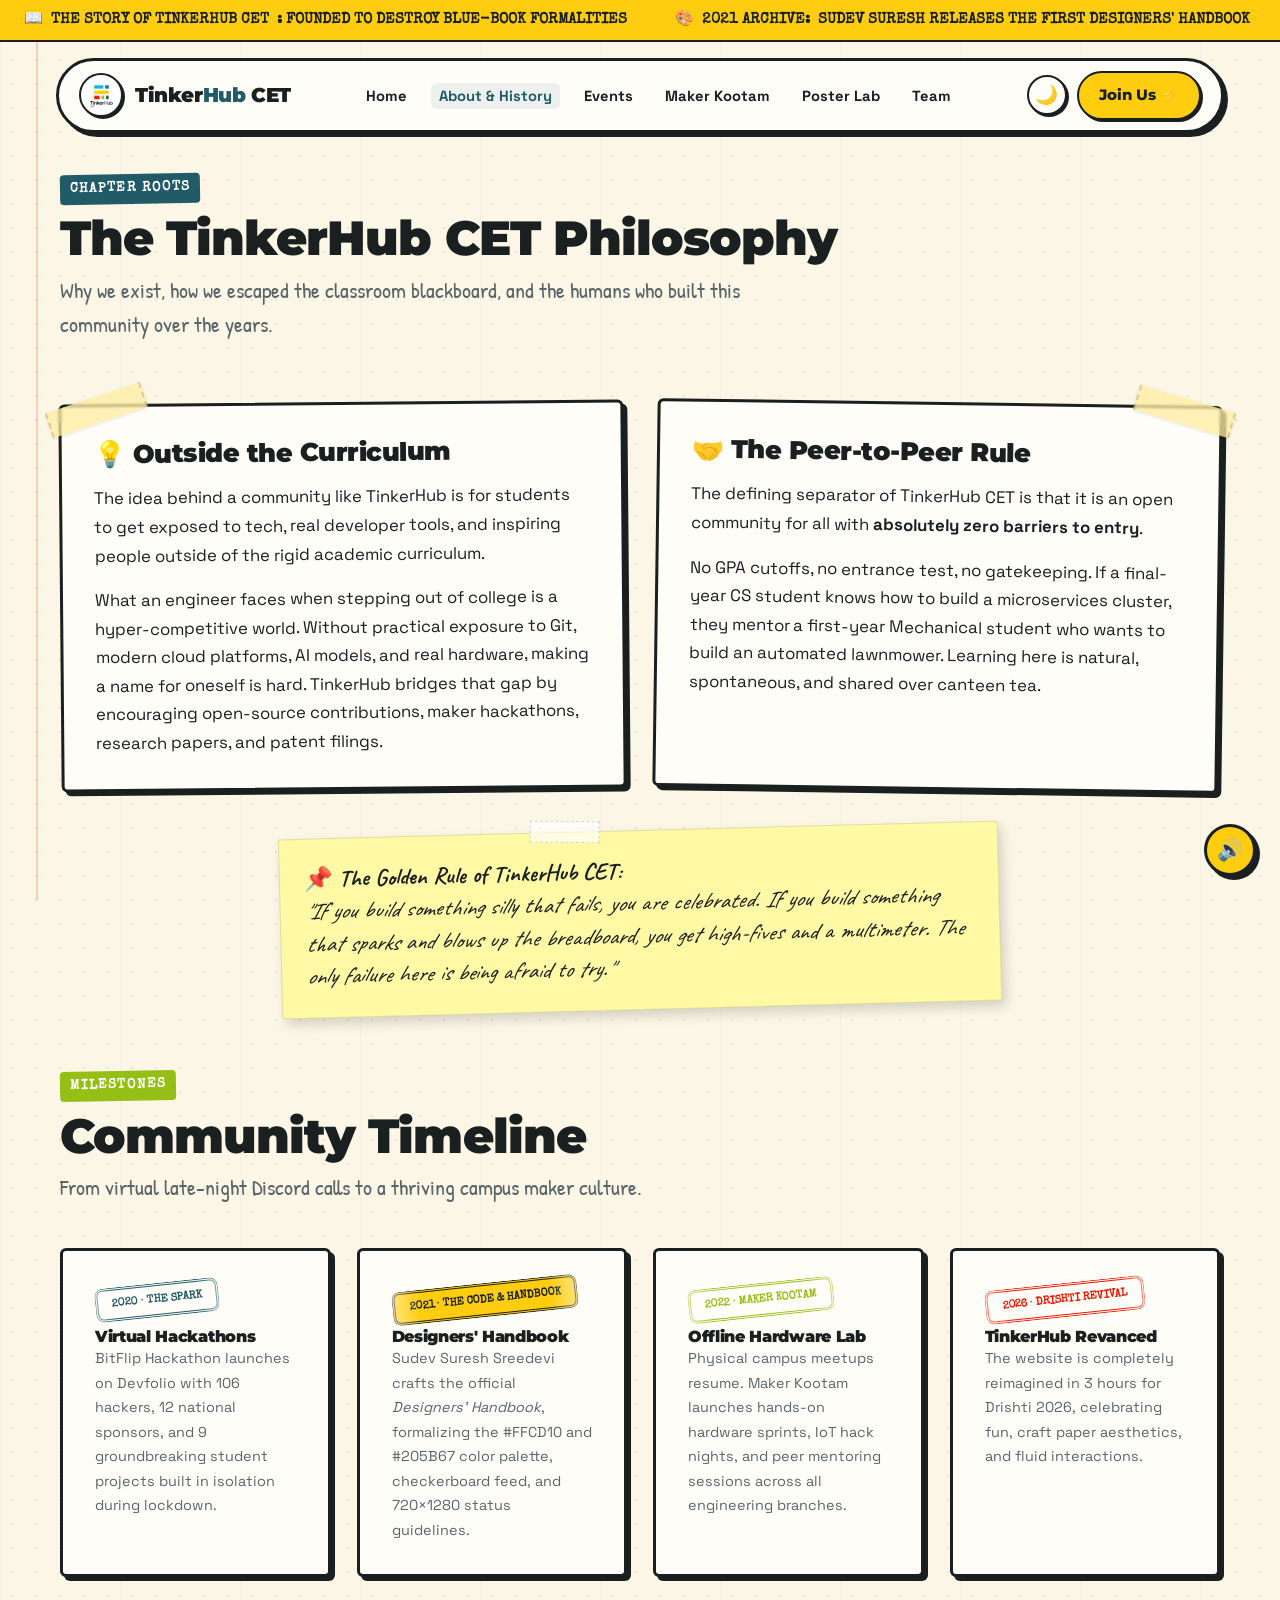
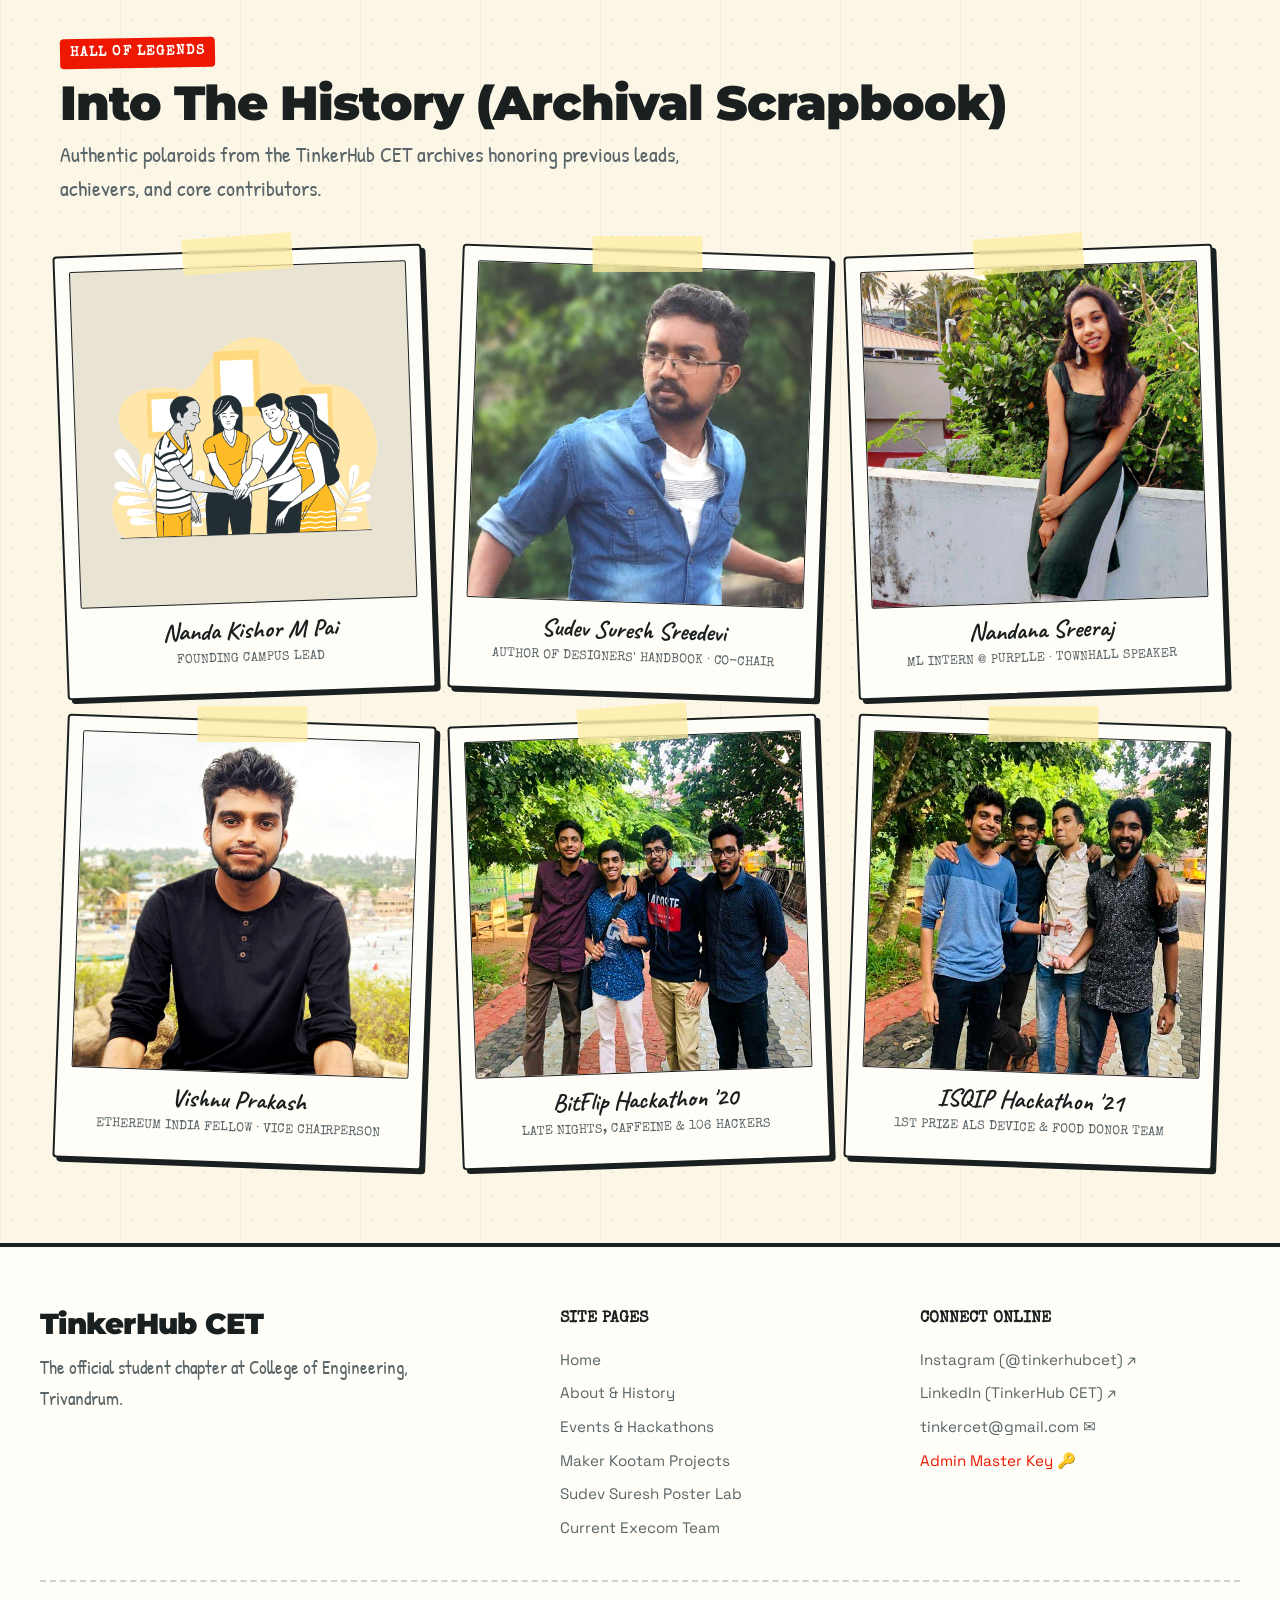
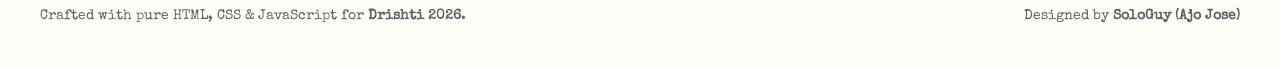
==== about.html @ b789c17b "Refactor into multi-page architecture, fix certificate print/PNG download, add scroll progress & rev" ====
<!DOCTYPE html>
<html lang="en">
<head>
  <meta charset="UTF-8">
  <meta name="viewport" content="width=device-width, initial-scale=1.0">
  <meta name="theme-color" content="#FBF6E6">
  <title>About & History · TinkerHub CET</title>
  
  <link rel="preconnect" href="https://fonts.googleapis.com">
  <link rel="preconnect" href="https://fonts.gstatic.com" crossorigin>
  <link href="https://fonts.googleapis.com/css2?family=Caveat:wght@600;700&family=Montserrat:wght@400;700;800;900&family=Patrick+Hand&family=Space+Grotesk:wght@500;700&family=Special+Elite&display=swap" rel="stylesheet">
  
  <link rel="icon" href="assets/images/tinkLogo.png" type="image/png">
  <link rel="stylesheet" href="styles.css">
</head>
<body>

  <div id="scroll-progress-bar" aria-hidden="true"></div>
  <div class="notebook-margin-line" aria-hidden="true"></div>

  <!-- Announcement Ticker -->
  <div class="announcement-ticker">
    <div class="ticker-track">
      <div class="ticker-item">📖 <strong>THE STORY OF TINKERHUB CET</strong>: FOUNDED TO DESTROY BLUE-BOOK FORMALITIES</div>
      <div class="ticker-item">🎨 <strong>2021 ARCHIVE:</strong> SUDEV SURESH RELEASES THE FIRST DESIGNERS' HANDBOOK</div>
      <div class="ticker-item">💡 <strong>PEER LEARNING:</strong> NO GATEKEEPING, ALL BRANCHES WELCOME</div>
      <!-- Duplicate -->
      <div class="ticker-item">📖 <strong>THE STORY OF TINKERHUB CET</strong>: FOUNDED TO DESTROY BLUE-BOOK FORMALITIES</div>
      <div class="ticker-item">🎨 <strong>2021 ARCHIVE:</strong> SUDEV SURESH RELEASES THE FIRST DESIGNERS' HANDBOOK</div>
      <div class="ticker-item">💡 <strong>PEER LEARNING:</strong> NO GATEKEEPING, ALL BRANCHES WELCOME</div>
    </div>
  </div>

  <!-- Navbar -->
  <div class="navbar-wrapper">
    <nav class="site-navbar">
      <a href="index.html" class="nav-brand">
        <div class="nav-logo-box">
          <img src="assets/images/tinkLogo.png" alt="TinkerHub CET Logo">
        </div>
        <div class="brand-text">Tinker<span>Hub</span> CET</div>
      </a>
      <button id="mobile-nav-toggle-btn" class="mobile-nav-toggle">☰</button>
      <ul class="nav-links">
        <li><a href="index.html" class="nav-link">Home</a></li>
        <li><a href="about.html" class="nav-link active">About & History</a></li>
        <li><a href="events.html" class="nav-link">Events</a></li>
        <li><a href="projects.html" class="nav-link">Maker Kootam</a></li>
        <li><a href="poster-lab.html" class="nav-link">Poster Lab</a></li>
        <li><a href="team.html" class="nav-link">Team</a></li>
      </ul>
      <div class="nav-actions">
        <button id="theme-toggle-btn" class="btn-icon-round">🌙</button>
        <a href="https://tinyurl.com/tinkerhubcet" target="_blank" rel="noopener noreferrer" class="btn-fun btn-yellow">
          Join Us ⚡
        </a>
      </div>
    </nav>
  </div>

  <!-- Page Header -->
  <header class="content-section" style="margin-top: 40px; margin-bottom: 20px;">
    <span class="section-tag">Chapter Roots</span>
    <h1 class="section-title">The TinkerHub CET Philosophy</h1>
    <p class="section-subtitle">
      Why we exist, how we escaped the classroom blackboard, and the humans who built this community over the years.
    </p>
  </header>

  <!-- About Grid -->
  <section class="content-section reveal-on-scroll">
    <div class="about-grid">
      <div class="craft-card" style="transform: rotate(-0.5deg);">
        <div class="washi-tape washi-tape-left"></div>
        <h3>💡 Outside the Curriculum</h3>
        <p>
          The idea behind a community like TinkerHub is for students to get exposed to tech, real developer tools, and inspiring people outside of the rigid academic curriculum.
        </p>
        <p>
          What an engineer faces when stepping out of college is a hyper-competitive world. Without practical exposure to Git, modern cloud platforms, AI models, and real hardware, making a name for oneself is hard. TinkerHub bridges that gap by encouraging open-source contributions, maker hackathons, research papers, and patent filings.
        </p>
      </div>

      <div class="craft-card" style="transform: rotate(0.8deg);">
        <div class="washi-tape washi-tape-right"></div>
        <h3>🤝 The Peer-to-Peer Rule</h3>
        <p>
          The defining separator of TinkerHub CET is that it is an open community for all with <strong>absolutely zero barriers to entry</strong>.
        </p>
        <p>
          No GPA cutoffs, no entrance test, no gatekeeping. If a final-year CS student knows how to build a microservices cluster, they mentor a first-year Mechanical student who wants to build an automated lawnmower. Learning here is natural, spontaneous, and shared over canteen tea.
        </p>
      </div>
    </div>

    <div style="max-width: 720px; margin: 40px auto 0;">
      <div class="sticky-note">
        📌 <strong>The Golden Rule of TinkerHub CET:</strong><br>
        <em>"If you build something silly that fails, you are celebrated. If you build something that sparks and blows up the breadboard, you get high-fives and a multimeter. The only failure here is being afraid to try."</em>
      </div>
    </div>
  </section>

  <!-- Interactive Timeline -->
  <section class="content-section reveal-on-scroll">
    <div class="section-header">
      <span class="section-tag" style="background: var(--tinker-green);">Milestones</span>
      <h2 class="section-title">Community Timeline</h2>
      <p class="section-subtitle">From virtual late-night Discord calls to a thriving campus maker culture.</p>
    </div>

    <div class="history-scrapbook" style="grid-template-columns: repeat(auto-fit, minmax(250px, 1fr));">
      <div class="craft-card">
        <span class="stamp stamp-teal" style="font-size:0.7rem; margin-bottom:10px;">2020 · THE SPARK</span>
        <h4>Virtual Hackathons</h4>
        <p style="font-size:0.9rem; color:var(--ink-muted);">
          BitFlip Hackathon launches on Devfolio with 106 hackers, 12 national sponsors, and 9 groundbreaking student projects built in isolation during lockdown.
        </p>
      </div>

      <div class="craft-card">
        <span class="stamp stamp-yellow" style="font-size:0.7rem; margin-bottom:10px; color:var(--tinker-black); border-color:var(--tinker-black); background:var(--tinker-yellow);">2021 · THE CODE & HANDBOOK</span>
        <h4>Designers' Handbook</h4>
        <p style="font-size:0.9rem; color:var(--ink-muted);">
          Sudev Suresh Sreedevi crafts the official <em>Designers' Handbook</em>, formalizing the #FFCD10 and #205B67 color palette, checkerboard feed, and 720×1280 status guidelines.
        </p>
      </div>

      <div class="craft-card">
        <span class="stamp stamp-green" style="font-size:0.7rem; margin-bottom:10px;">2022 · MAKER KOOTAM</span>
        <h4>Offline Hardware Lab</h4>
        <p style="font-size:0.9rem; color:var(--ink-muted);">
          Physical campus meetups resume. Maker Kootam launches hands-on hardware sprints, IoT hack nights, and peer mentoring sessions across all engineering branches.
        </p>
      </div>

      <div class="craft-card">
        <span class="stamp stamp-red" style="font-size:0.7rem; margin-bottom:10px;">2026 · DRISHTI REVIVAL</span>
        <h4>TinkerHub Revanced</h4>
        <p style="font-size:0.9rem; color:var(--ink-muted);">
          The website is completely reimagined in 3 hours for Drishti 2026, celebrating fun, craft paper aesthetics, and fluid interactions.
        </p>
      </div>
    </div>
  </section>

  <!-- ARCHIVAL POLAROID SCRAPBOOK ("Into the History") -->
  <section class="content-section reveal-on-scroll">
    <div class="section-header">
      <span class="section-tag" style="background: var(--tinker-red); color: white;">Hall of Legends</span>
      <h2 class="section-title">Into The History (Archival Scrapbook)</h2>
      <p class="section-subtitle">
        Authentic polaroids from the TinkerHub CET archives honoring previous leads, achievers, and core contributors.
      </p>
    </div>

    <div class="history-scrapbook">
      <!-- Nanda Kishor M Pai -->
      <div class="polaroid-card">
        <div class="washi-tape washi-tape-top"></div>
        <div class="polaroid-img-wrapper">
          <img src="assets/images/team.png" alt="TinkerHub CET Community">
        </div>
        <div class="polaroid-caption">Nanda Kishor M Pai</div>
        <div class="polaroid-role">Founding Campus Lead</div>
      </div>

      <!-- Sudev Suresh Sreedevi -->
      <div class="polaroid-card">
        <div class="washi-tape washi-tape-top"></div>
        <div class="polaroid-img-wrapper">
          <img src="assets/images/sudev.jpg" alt="Sudev Suresh Sreedevi">
        </div>
        <div class="polaroid-caption">Sudev Suresh Sreedevi</div>
        <div class="polaroid-role">Author of Designers' Handbook · Co-Chair</div>
      </div>

      <!-- Nandana Sreeraj -->
      <div class="polaroid-card">
        <div class="washi-tape washi-tape-top"></div>
        <div class="polaroid-img-wrapper">
          <img src="assets/images/nandanasree.jpg" alt="Nandana Sreeraj">
        </div>
        <div class="polaroid-caption">Nandana Sreeraj</div>
        <div class="polaroid-role">ML Intern @ Purplle · Townhall Speaker</div>
      </div>

      <!-- Vishnu Prakash -->
      <div class="polaroid-card">
        <div class="washi-tape washi-tape-top"></div>
        <div class="polaroid-img-wrapper">
          <img src="assets/images/vishnu.jpg" alt="Vishnu Prakash">
        </div>
        <div class="polaroid-caption">Vishnu Prakash</div>
        <div class="polaroid-role">Ethereum India Fellow · Vice Chairperson</div>
      </div>

      <!-- BitFlip Hackathon Crew -->
      <div class="polaroid-card">
        <div class="washi-tape washi-tape-top"></div>
        <div class="polaroid-img-wrapper">
          <img src="assets/images/hackthon_1.jpg" alt="Hackathon Moments">
        </div>
        <div class="polaroid-caption">BitFlip Hackathon '20</div>
        <div class="polaroid-role">Late nights, caffeine & 106 hackers</div>
      </div>

      <!-- ISQIP Hackathon -->
      <div class="polaroid-card">
        <div class="washi-tape washi-tape-top"></div>
        <div class="polaroid-img-wrapper">
          <img src="assets/images/hackthon_2.jpg" alt="Offline Tinkering">
        </div>
        <div class="polaroid-caption">ISQIP Hackathon '21</div>
        <div class="polaroid-role">1st Prize ALS device & Food donor team</div>
      </div>
    </div>
  </section>

  <!-- PRANK MODALS INCLUDE -->
  <div id="prank-ktu-modal" class="prank-modal-overlay">
    <div class="ktu-panic-box">
      <div class="ktu-warning-stripes"></div>
      <h3 style="font-family: var(--font-display); font-size: 1.6rem; color: var(--tinker-red); margin-bottom: 12px;">⚠️ KTU PORTAL ACADEMIC SHORTAGE ALERT</h3>
      <p style="font-family: var(--font-typewriter); font-size: 0.95rem; line-height: 1.6; margin-bottom: 20px;">
        Your attendance in <em>"Solid Thermodynamics"</em> has plunged to <strong>41.2%</strong>.
      </p>
      <div style="display: flex; gap: 12px; justify-content: center; flex-wrap: wrap;">
        <button id="btn-bribe-dean" class="btn-fun btn-red">Bribe Dean with Canteen Samosa 🥟</button>
        <button id="btn-run-mech" class="btn-fun btn-white">Flee to Mechanical Lab 🏃💨</button>
      </div>
    </div>
  </div>

  <div id="prank-matrix-modal" class="prank-modal-overlay">
    <div class="matrix-terminal-box">
      <div class="terminal-header">
        <span>root@tinkerhub-cet:~# /opt/scripts/bypass_ktu_grades.sh</span>
        <button id="btn-matrix-close" style="background:none; border:none; color:#00FF66; font-family:monospace; font-size:1.2rem; cursor:pointer;">[X]</button>
      </div>
      <div id="matrix-terminal-stream" class="terminal-stream"></div>
      <div style="text-align: right; margin-top: 12px;">
        <button class="btn-fun btn-green" onclick="document.getElementById('btn-matrix-close').click();" style="font-size:0.8rem; padding: 4px 12px;">I Understand, I Will Study Now 🫡</button>
      </div>
    </div>
  </div>

  <div id="rickroll-overlay" class="prank-modal-overlay">
    <div class="retro-tv">
      <button id="tv-close-btn" class="tv-close-btn">✕</button>
      <div class="tv-screen"><img src="assets/images/rick.gif" alt="Rick Astley"></div>
      <div class="rick-marquee">YOU'VE BEEN TINKER-ROLLED! 🕺</div>
      <div class="rick-subtext">Rick Astley honors your curiosity! Now get back to coding!</div>
      <button class="btn-fun btn-yellow" onclick="document.getElementById('tv-close-btn').click();">Back to TinkerHub 😎</button>
    </div>
  </div>

  <button id="sound-toggle-btn" class="sound-toggle-btn" title="Toggle Sound FX">🔊</button>
  <canvas id="confetti-canvas"></canvas>

  <!-- Footer -->
  <footer class="site-footer">
    <div class="footer-container">
      <div class="footer-top-grid">
        <div class="footer-brand">
          <h4>TinkerHub CET</h4>
          <p>The official student chapter at College of Engineering, Trivandrum.</p>
        </div>
        <div class="footer-col">
          <h5>Site Pages</h5>
          <ul class="footer-links-list">
            <li><a href="index.html">Home</a></li>
            <li><a href="about.html">About & History</a></li>
            <li><a href="events.html">Events & Hackathons</a></li>
            <li><a href="projects.html">Maker Kootam Projects</a></li>
            <li><a href="poster-lab.html">Sudev Suresh Poster Lab</a></li>
            <li><a href="team.html">Current Execom Team</a></li>
          </ul>
        </div>
        <div class="footer-col">
          <h5>Connect Online</h5>
          <ul class="footer-links-list">
            <li><a href="https://instagram.com/tinkerhubcet" target="_blank" rel="noopener noreferrer">Instagram (@tinkerhubcet) ↗</a></li>
            <li><a href="https://www.linkedin.com/company/74303785/" target="_blank" rel="noopener noreferrer">LinkedIn (TinkerHub CET) ↗</a></li>
            <li><a href="mailto:tinkercet@gmail.com">tinkercet@gmail.com ✉️</a></li>
            <li><a href="#" class="trigger-matrix-hack" style="color: var(--tinker-red);">Admin Master Key 🔑</a></li>
          </ul>
        </div>
      </div>
      <div class="footer-bottom-bar">
        <div>Crafted with pure HTML, CSS & JavaScript for <strong>Drishti 2026</strong>.</div>
        <div>Designed by <strong>SoloGuy (Ajo Jose)</strong></div>
      </div>
    </div>
  </footer>

  <script src="script.js"></script>
</body>
</html>
---- styles.css ----
/* ==========================================================================
   TinkerHub CET - Revanced Edition (Multi-Page Version)
   Inspired by nothingonpurpose.com + Official TinkerHub CET Designers' Handbook
   ========================================================================== */

:root {
  /* Colors strictly from Designers' Handbook */
  --tinker-black: #1A1F20;
  --tinker-white: #FFFFFF;
  --tinker-teal: #205B67;
  --tinker-yellow: #FFCD10;
  --tinker-green: #95BF15;
  --tinker-cyan: #05BFCE;
  --tinker-blue: #0060FF;
  --tinker-red: #EE1700;

  /* Parchment & Craft Paper tones inspired by nothingonpurpose.com */
  --bg-paper: #FBF6E6;
  --bg-paper-dark: #F3EBD4;
  --bg-card: #FFFDF7;
  --paper-border: #1A1F20;
  --tape-color: rgba(255, 237, 160, 0.75);
  --tape-dark: rgba(220, 205, 140, 0.65);
  --ink: #1A1F20;
  --ink-muted: #596568;
  --shadow-hard: 4px 4px 0px #1A1F20;
  --shadow-hard-lg: 7px 7px 0px #1A1F20;
  --shadow-hard-sm: 2px 2px 0px #1A1F20;

  /* Typography */
  --font-typewriter: 'Special Elite', monospace;
  --font-handwriting: 'Caveat', cursive;
  --font-friendly: 'Patrick Hand', cursive;
  --font-display: 'Montserrat', sans-serif;
  --font-body: 'Space Grotesk', system-ui, sans-serif;

  --transition-fluid: all 0.25s cubic-bezier(0.34, 1.56, 0.64, 1);
  --radius-sketch: 6px;
}

/* Dark Theme Overrides (Respecting Handbook Dark Theme: #1A1F20 base, #FFFFFF text) */
body.dark-mode {
  --bg-paper: #1A1F20;
  --bg-paper-dark: #141819;
  --bg-card: #242A2C;
  --paper-border: #FFCD10;
  --ink: #FFFFFF;
  --ink-muted: #B3C0C4;
  --shadow-hard: 4px 4px 0px #FFCD10;
  --shadow-hard-lg: 7px 7px 0px #05BFCE;
  --shadow-hard-sm: 2px 2px 0px #FFCD10;
  --tape-color: rgba(32, 91, 103, 0.85);
}

/* RESET & BASE */
*, *::before, *::after {
  box-sizing: border-box;
  margin: 0;
  padding: 0;
}

html {
  scroll-behavior: smooth;
  font-size: 16px;
}

body {
  background-color: var(--bg-paper);
  color: var(--ink);
  font-family: var(--font-body);
  line-height: 1.6;
  overflow-x: hidden;
  background-image: 
    radial-gradient(#1a1f2015 1px, transparent 1px),
    linear-gradient(to right, #1a1f2008 1px, transparent 1px);
  background-size: 24px 24px, 120px 120px;
  min-height: 100vh;
  position: relative;
  transition: background-color 0.3s ease, color 0.3s ease;
}

body.dark-mode {
  background-image: 
    radial-gradient(#ffcd1020 1px, transparent 1px),
    linear-gradient(to right, #05bfce12 1px, transparent 1px);
}

/* TOP SCROLL PROGRESS BAR */
#scroll-progress-bar {
  position: fixed;
  top: 0;
  left: 0;
  height: 5px;
  width: 0%;
  background: linear-gradient(90deg, var(--tinker-teal), var(--tinker-yellow), var(--tinker-green), var(--tinker-cyan), var(--tinker-red));
  z-index: 9999;
  transition: width 0.1s linear;
}

/* Subtle Notebook Margin Line on Left */
.notebook-margin-line {
  position: fixed;
  left: 36px;
  top: 0;
  bottom: 0;
  width: 2px;
  background: rgba(238, 23, 0, 0.18);
  pointer-events: none;
  z-index: 99;
}

@media (max-width: 768px) {
  .notebook-margin-line {
    display: none;
  }
}

/* SCROLL REVEAL ANIMATIONS */
.reveal-on-scroll {
  opacity: 0;
  transform: translateY(30px) scale(0.98);
  transition: opacity 0.5s cubic-bezier(0.25, 1, 0.5, 1), transform 0.5s cubic-bezier(0.25, 1, 0.5, 1);
}

.reveal-on-scroll.in-view {
  opacity: 1;
  transform: translateY(0) scale(1);
}

/* TYPOGRAPHY UTILS */
h1, h2, h3, h4, .font-heading {
  font-family: var(--font-display);
  font-weight: 900;
  line-height: 1.15;
  letter-spacing: -0.02em;
}

.font-typewriter { font-family: var(--font-typewriter); }
.font-hand { font-family: var(--font-handwriting); }
.font-friendly { font-family: var(--font-friendly); }

/* Scribbles & Highlights */
.highlight-yellow {
  background: linear-gradient(120deg, rgba(255, 205, 16, 0.3) 0%, rgba(255, 205, 16, 0.8) 100%);
  padding: 0 6px;
  border-radius: 4px;
  display: inline-block;
  transform: rotate(-1deg);
}

.highlight-teal {
  background: rgba(32, 91, 103, 0.2);
  color: var(--tinker-teal);
  padding: 0 6px;
  border-radius: 4px;
  display: inline-block;
}

body.dark-mode .highlight-teal {
  background: rgba(5, 191, 206, 0.25);
  color: var(--tinker-cyan);
}

.highlight-green {
  background: rgba(149, 191, 21, 0.25);
  padding: 0 6px;
  border-radius: 4px;
}

.scribble-underline {
  position: relative;
  display: inline-block;
}

.scribble-underline::after {
  content: "";
  position: absolute;
  left: -4%;
  bottom: -4px;
  width: 108%;
  height: 6px;
  background-repeat: no-repeat;
  background-size: 100% 100%;
  background-image: url("data:image/svg+xml,%3Csvg xmlns='http://www.w3.org/2000/svg' viewBox='0 0 200 20'%3E%3Cpath d='M2 12 C 40 4, 80 18, 120 8 C 160 2, 180 15, 198 10' stroke='%23EE1700' stroke-width='4' fill='none' stroke-linecap='round'/%3E%3C/svg%3E");
}

/* TAPE ACCENTS */
.washi-tape {
  position: absolute;
  height: 26px;
  width: 100px;
  background-color: var(--tape-color);
  backdrop-filter: blur(1px);
  border-left: 2px dashed rgba(0,0,0,0.15);
  border-right: 2px dashed rgba(0,0,0,0.15);
  box-shadow: 0 1px 3px rgba(0,0,0,0.1);
  z-index: 10;
  pointer-events: none;
}

.washi-tape-top {
  top: -12px;
  left: 50%;
  transform: translateX(-50%) rotate(-2deg);
}

.washi-tape-left {
  top: -10px;
  left: -15px;
  transform: rotate(-18deg);
}

.washi-tape-right {
  top: -10px;
  right: -15px;
  transform: rotate(16deg);
}

/* RUBBER STAMPS */
.stamp {
  display: inline-flex;
  flex-direction: column;
  align-items: center;
  justify-content: center;
  text-transform: uppercase;
  font-family: var(--font-typewriter);
  font-weight: 700;
  padding: 8px 14px;
  border: 3px double currentColor;
  border-radius: 8px;
  line-height: 1.1;
  text-align: center;
  mask-image: radial-gradient(circle, #000 70%, transparent 130%);
  user-select: none;
  transform: rotate(-6deg);
  transition: transform 0.2s cubic-bezier(0.34, 1.56, 0.64, 1);
}

.stamp:hover {
  transform: rotate(0deg) scale(1.06);
}

.stamp-red {
  color: var(--tinker-red);
  border-color: var(--tinker-red);
}

.stamp-teal {
  color: var(--tinker-teal);
  border-color: var(--tinker-teal);
}

.stamp-green {
  color: var(--tinker-green);
  border-color: var(--tinker-green);
}

/* TOP TICKER BAR */
.announcement-ticker {
  background: var(--tinker-yellow);
  color: var(--tinker-black);
  padding: 8px 0;
  border-bottom: 2px solid var(--tinker-black);
  font-family: var(--font-typewriter);
  font-size: 0.95rem;
  font-weight: 700;
  overflow: hidden;
  white-space: nowrap;
  display: flex;
  position: relative;
  z-index: 110;
}

.ticker-track {
  display: flex;
  animation: tickerScroll 32s linear infinite;
}

.ticker-track:hover {
  animation-play-state: paused;
}

.ticker-item {
  padding: 0 24px;
  display: inline-flex;
  align-items: center;
  gap: 8px;
}

@keyframes tickerScroll {
  0% { transform: translateX(0); }
  100% { transform: translateX(-50%); }
}

/* NAVBAR */
.navbar-wrapper {
  position: sticky;
  top: 16px;
  z-index: 100;
  max-width: 1200px;
  margin: 16px auto 0;
  padding: 0 16px;
}

.site-navbar {
  background: var(--bg-card);
  border: 3px solid var(--paper-border);
  border-radius: 40px;
  box-shadow: var(--shadow-hard);
  padding: 10px 20px;
  display: flex;
  align-items: center;
  justify-content: space-between;
  gap: 16px;
  transition: var(--transition-fluid);
}

.site-navbar:hover {
  box-shadow: var(--shadow-hard-lg);
  transform: translateY(-2px);
}

.nav-brand {
  display: flex;
  align-items: center;
  gap: 12px;
  text-decoration: none;
  color: var(--ink);
}

/* Logo Padding as per Designers' Handbook Fig 1 */
.nav-logo-box {
  width: 44px;
  height: 44px;
  background: var(--tinker-white);
  border: 2px solid var(--tinker-black);
  border-radius: 50%;
  display: flex;
  align-items: center;
  justify-content: center;
  padding: 6px; /* Generous handbook-compliant logo margin */
  overflow: hidden;
  box-shadow: 2px 2px 0px var(--tinker-black);
}

.nav-logo-box img {
  width: 100%;
  height: 100%;
  object-fit: contain;
}

.brand-text {
  font-family: var(--font-display);
  font-size: 1.25rem;
  font-weight: 900;
  letter-spacing: -0.02em;
}

.brand-text span {
  color: var(--tinker-teal);
}

body.dark-mode .brand-text span {
  color: var(--tinker-yellow);
}

.nav-links {
  display: flex;
  align-items: center;
  gap: 16px;
  list-style: none;
}

.nav-link {
  text-decoration: none;
  color: var(--ink);
  font-weight: 700;
  font-size: 0.92rem;
  position: relative;
  padding: 4px 8px;
  border-radius: 6px;
  transition: var(--transition-fluid);
}

.nav-link:hover, .nav-link.active {
  color: var(--tinker-teal);
  background: rgba(32, 91, 103, 0.08);
  transform: translateY(-2px);
}

body.dark-mode .nav-link:hover, body.dark-mode .nav-link.active {
  color: var(--tinker-yellow);
  background: rgba(255, 205, 16, 0.12);
}

.nav-actions {
  display: flex;
  align-items: center;
  gap: 10px;
}

/* BUTTONS */
.btn-fun {
  display: inline-flex;
  align-items: center;
  justify-content: center;
  gap: 8px;
  font-family: var(--font-display);
  font-weight: 800;
  font-size: 0.95rem;
  text-decoration: none;
  padding: 10px 20px;
  border: 2.5px solid var(--paper-border);
  border-radius: 999px;
  cursor: pointer;
  box-shadow: var(--shadow-hard-sm);
  transition: var(--transition-fluid);
  white-space: nowrap;
}

.btn-fun:hover {
  transform: translate(-2px, -2px);
  box-shadow: var(--shadow-hard);
}

.btn-fun:active {
  transform: translate(1px, 1px);
  box-shadow: 1px 1px 0px var(--paper-border);
}

.btn-yellow {
  background: var(--tinker-yellow);
  color: var(--tinker-black);
}

.btn-teal {
  background: var(--tinker-teal);
  color: var(--tinker-white);
}

.btn-cyan {
  background: var(--tinker-cyan);
  color: var(--tinker-black);
}

.btn-green {
  background: var(--tinker-green);
  color: var(--tinker-black);
}

.btn-red {
  background: var(--tinker-red);
  color: var(--tinker-white);
}

.btn-white {
  background: var(--tinker-white);
  color: var(--tinker-black);
}

.btn-icon-round {
  width: 40px;
  height: 40px;
  border-radius: 50%;
  padding: 0;
  display: flex;
  align-items: center;
  justify-content: center;
  background: var(--bg-card);
  border: 2px solid var(--paper-border);
  cursor: pointer;
  font-size: 1.15rem;
  box-shadow: var(--shadow-hard-sm);
  transition: var(--transition-fluid);
}

.btn-icon-round:hover {
  transform: scale(1.1) rotate(6deg);
}

/* Mobile Nav Toggle */
.mobile-nav-toggle {
  display: none;
  background: transparent;
  border: none;
  font-size: 1.5rem;
  cursor: pointer;
  color: var(--ink);
}

@media (max-width: 990px) {
  .nav-links {
    display: none;
    position: absolute;
    top: 70px;
    left: 16px;
    right: 16px;
    background: var(--bg-card);
    border: 3px solid var(--paper-border);
    border-radius: 16px;
    padding: 20px;
    flex-direction: column;
    box-shadow: var(--shadow-hard-lg);
  }
  .nav-links.open {
    display: flex;
  }
  .mobile-nav-toggle {
    display: block;
  }
}

/* HERO SECTION */
.hero-section {
  max-width: 1200px;
  margin: 40px auto 70px;
  padding: 0 20px;
  position: relative;
}

.hero-grid {
  display: grid;
  grid-template-columns: 1.2fr 0.8fr;
  gap: 40px;
  align-items: center;
}

@media (max-width: 960px) {
  .hero-grid {
    grid-template-columns: 1fr;
    gap: 50px;
  }
}

.hero-badge-row {
  display: flex;
  flex-wrap: wrap;
  align-items: center;
  gap: 12px;
  margin-bottom: 20px;
}

.status-badge {
  display: inline-flex;
  align-items: center;
  gap: 6px;
  font-family: var(--font-typewriter);
  font-size: 0.85rem;
  padding: 4px 12px;
  border-radius: 20px;
  border: 2px solid var(--paper-border);
  background: var(--tinker-white);
  color: var(--tinker-black);
  box-shadow: 2px 2px 0px var(--paper-border);
}

.status-dot {
  width: 8px;
  height: 8px;
  border-radius: 50%;
  background: var(--tinker-green);
  box-shadow: 0 0 6px var(--tinker-green);
  animation: pulseDot 1.5s infinite;
}

@keyframes pulseDot {
  0%, 100% { transform: scale(1); opacity: 1; }
  50% { transform: scale(1.4); opacity: 0.5; }
}

.hero-title {
  font-size: clamp(2.5rem, 5.5vw, 4.3rem);
  line-height: 1.05;
  margin-bottom: 24px;
  color: var(--ink);
}

.hero-subtext {
  font-size: 1.25rem;
  color: var(--ink-muted);
  font-family: var(--font-friendly);
  font-weight: 500;
  line-height: 1.4;
  margin-bottom: 30px;
  max-width: 580px;
}

.hero-actions-row {
  display: flex;
  flex-wrap: wrap;
  gap: 14px;
  align-items: center;
  margin-bottom: 30px;
}

.hero-fun-stats {
  display: grid;
  grid-template-columns: repeat(4, 1fr);
  gap: 12px;
  padding-top: 24px;
  border-top: 2px dashed rgba(26, 31, 32, 0.2);
}

@media (max-width: 600px) {
  .hero-fun-stats {
    grid-template-columns: repeat(2, 1fr);
  }
}

.stat-box {
  background: var(--bg-card);
  border: 2px solid var(--paper-border);
  border-radius: 8px;
  padding: 10px 12px;
  box-shadow: var(--shadow-hard-sm);
  text-align: center;
}

.stat-num {
  font-family: var(--font-display);
  font-size: 1.5rem;
  font-weight: 900;
  color: var(--tinker-teal);
  line-height: 1;
  margin-bottom: 4px;
}

body.dark-mode .stat-num {
  color: var(--tinker-cyan);
}

.stat-label {
  font-family: var(--font-typewriter);
  font-size: 0.75rem;
  color: var(--ink-muted);
  text-transform: uppercase;
}

/* HERO INTERACTIVE RECEIPT CARD (nothingonpurpose inspiration) */
.hero-card-container {
  position: relative;
  display: flex;
  justify-content: center;
}

.receipt-card {
  background: #FFFDF7;
  color: #1A1F20;
  border: 3px solid #1A1F20;
  border-radius: var(--radius-sketch);
  padding: 28px 24px;
  box-shadow: var(--shadow-hard-lg);
  position: relative;
  width: 100%;
  max-width: 380px;
  transform: rotate(2deg);
  transition: var(--transition-fluid);
}

.receipt-card:hover {
  transform: rotate(0deg) translateY(-6px);
  box-shadow: 10px 10px 0px var(--tinker-teal);
}

.receipt-header {
  border-bottom: 2px dashed #1A1F20;
  padding-bottom: 12px;
  margin-bottom: 16px;
  text-align: center;
}

.receipt-serial {
  font-family: var(--font-typewriter);
  font-size: 0.8rem;
  letter-spacing: 0.1em;
  color: #596568;
}

.receipt-org {
  font-family: var(--font-display);
  font-size: 1.4rem;
  font-weight: 900;
  margin-top: 4px;
}

.receipt-body {
  font-family: var(--font-typewriter);
  font-size: 0.9rem;
  margin-bottom: 20px;
}

.receipt-row {
  display: flex;
  justify-content: space-between;
  margin-bottom: 8px;
}

.receipt-mrz {
  font-family: monospace;
  font-size: 0.72rem;
  background: #f0ebd9;
  padding: 8px;
  border-radius: 4px;
  line-height: 1.25;
  letter-spacing: 0.05em;
  word-break: break-all;
  margin-top: 12px;
  border: 1px dashed #1A1F20;
}

.receipt-bottom-tear {
  position: absolute;
  bottom: -10px;
  left: 0;
  right: 0;
  height: 10px;
  background-image: radial-gradient(circle at 10px 0px, transparent 8px, #FFFDF7 9px);
  background-size: 20px 10px;
}

/* DRAGGABLE STICKERS */
.sticker {
  position: absolute;
  cursor: grab;
  user-select: none;
  z-index: 40;
  filter: drop-shadow(3px 3px 0px rgba(26, 31, 32, 0.4));
  transition: transform 0.15s ease;
  touch-action: none;
}

.sticker:active {
  cursor: grabbing;
  transform: scale(1.12) rotate(4deg) !important;
  z-index: 50;
}

.sticker-round {
  width: 78px;
  height: 78px;
  border-radius: 50%;
  display: flex;
  flex-direction: column;
  align-items: center;
  justify-content: center;
  font-family: var(--font-display);
  font-weight: 900;
  font-size: 0.85rem;
  text-align: center;
  border: 3px solid #1A1F20;
  line-height: 1.1;
}

.sticker-oval {
  padding: 8px 18px;
  border-radius: 999px;
  font-family: var(--font-handwriting);
  font-size: 1.3rem;
  font-weight: 700;
  border: 2.5px solid #1A1F20;
  white-space: nowrap;
}

/* SECTION STRUCTURE */
.content-section {
  max-width: 1200px;
  margin: 60px auto;
  padding: 0 20px;
  position: relative;
}

.section-header {
  margin-bottom: 44px;
  position: relative;
}

.section-tag {
  display: inline-block;
  font-family: var(--font-typewriter);
  font-size: 0.85rem;
  text-transform: uppercase;
  font-weight: 700;
  letter-spacing: 0.08em;
  padding: 4px 10px;
  border-radius: 4px;
  background: var(--tinker-teal);
  color: var(--tinker-white);
  margin-bottom: 8px;
  transform: rotate(-1deg);
}

body.dark-mode .section-tag {
  background: var(--tinker-cyan);
  color: var(--tinker-black);
}

.section-title {
  font-size: clamp(2rem, 3.8vw, 3rem);
  letter-spacing: -0.02em;
}

.section-subtitle {
  font-family: var(--font-friendly);
  font-size: 1.35rem;
  color: var(--ink-muted);
  max-width: 680px;
  margin-top: 6px;
}

/* CRAFT CARDS */
.about-grid {
  display: grid;
  grid-template-columns: 1fr 1fr;
  gap: 30px;
}

@media (max-width: 860px) {
  .about-grid {
    grid-template-columns: 1fr;
  }
}

.craft-card {
  background: var(--bg-card);
  border: 3px solid var(--paper-border);
  border-radius: var(--radius-sketch);
  padding: 32px;
  box-shadow: var(--shadow-hard);
  position: relative;
  transition: var(--transition-fluid);
}

.craft-card:hover {
  transform: translateY(-4px);
  box-shadow: var(--shadow-hard-lg);
}

.craft-card h3 {
  font-size: 1.6rem;
  margin-bottom: 16px;
  display: flex;
  align-items: center;
  gap: 10px;
}

.craft-card p {
  font-size: 1.05rem;
  line-height: 1.7;
  color: var(--ink);
  margin-bottom: 16px;
}

.craft-card p:last-child {
  margin-bottom: 0;
}

.sticky-note {
  background: #FFF9A6;
  color: #1A1F20;
  padding: 24px;
  border-radius: 2px;
  border: 1px solid rgba(0,0,0,0.1);
  box-shadow: 4px 6px 12px rgba(0,0,0,0.15);
  transform: rotate(-1.5deg);
  font-family: var(--font-handwriting);
  font-size: 1.45rem;
  line-height: 1.4;
  position: relative;
}

.sticky-note::before {
  content: "";
  position: absolute;
  top: -12px;
  left: 35%;
  width: 70px;
  height: 22px;
  background: rgba(255, 255, 255, 0.65);
  border: 1px dashed rgba(0,0,0,0.15);
  transform: rotate(2deg);
}

/* EVENTS SECTION */
.events-filter-bar {
  display: flex;
  flex-wrap: wrap;
  gap: 10px;
  margin-bottom: 30px;
}

.filter-btn {
  font-family: var(--font-typewriter);
  font-size: 0.9rem;
  font-weight: 700;
  padding: 8px 16px;
  background: var(--bg-card);
  border: 2px solid var(--paper-border);
  border-radius: 20px;
  cursor: pointer;
  color: var(--ink);
  box-shadow: var(--shadow-hard-sm);
  transition: var(--transition-fluid);
}

.filter-btn.active, .filter-btn:hover {
  background: var(--tinker-teal);
  color: var(--tinker-white);
  transform: translateY(-2px);
}

body.dark-mode .filter-btn.active {
  background: var(--tinker-yellow);
  color: var(--tinker-black);
}

.events-grid {
  display: grid;
  grid-template-columns: repeat(auto-fill, minmax(320px, 1fr));
  gap: 26px;
}

.event-card {
  background: var(--bg-card);
  border: 3px solid var(--paper-border);
  border-radius: var(--radius-sketch);
  padding: 22px;
  box-shadow: var(--shadow-hard);
  display: flex;
  flex-direction: column;
  position: relative;
  transition: var(--transition-fluid);
}

.event-card:hover {
  transform: translateY(-5px) rotate(-0.5deg);
  box-shadow: var(--shadow-hard-lg);
}

.event-card-header {
  display: flex;
  justify-content: space-between;
  align-items: flex-start;
  margin-bottom: 12px;
}

.event-type-badge {
  font-family: var(--font-typewriter);
  font-size: 0.75rem;
  font-weight: 700;
  text-transform: uppercase;
  padding: 3px 8px;
  border-radius: 4px;
  border: 1.5px solid var(--paper-border);
}

.event-date-row {
  font-family: var(--font-typewriter);
  font-size: 0.85rem;
  color: var(--ink-muted);
  display: flex;
  align-items: center;
  gap: 6px;
  margin-bottom: 10px;
}

.event-card-title {
  font-size: 1.35rem;
  margin-bottom: 8px;
}

.event-card-desc {
  font-size: 0.95rem;
  color: var(--ink-muted);
  line-height: 1.55;
  margin-bottom: 16px;
  flex-grow: 1;
}

.event-meta-footer {
  display: flex;
  justify-content: space-between;
  align-items: center;
  padding-top: 12px;
  border-top: 2px dashed rgba(26, 31, 32, 0.15);
}

.event-speaker {
  font-family: var(--font-friendly);
  font-size: 1.05rem;
  font-weight: 700;
  color: var(--ink);
}

/* PROJECTS SHOWCASE */
.projects-grid {
  display: grid;
  grid-template-columns: repeat(auto-fit, minmax(340px, 1fr));
  gap: 28px;
}

.project-card {
  background: var(--bg-card);
  border: 3px solid var(--paper-border);
  border-radius: var(--radius-sketch);
  padding: 26px;
  box-shadow: var(--shadow-hard);
  position: relative;
  display: flex;
  flex-direction: column;
  transition: var(--transition-fluid);
}

.project-card:hover {
  transform: translateY(-5px);
  box-shadow: var(--shadow-hard-lg);
}

.project-badge-top {
  position: absolute;
  top: -14px;
  right: 18px;
  background: var(--tinker-yellow);
  color: var(--tinker-black);
  font-family: var(--font-typewriter);
  font-size: 0.78rem;
  font-weight: 800;
  padding: 4px 10px;
  border: 2px solid var(--paper-border);
  border-radius: 6px;
  box-shadow: 2px 2px 0px var(--paper-border);
  transform: rotate(3deg);
}

.project-title {
  font-size: 1.5rem;
  margin-bottom: 10px;
  display: flex;
  align-items: center;
  justify-content: space-between;
}

.project-desc {
  font-size: 0.96rem;
  line-height: 1.6;
  color: var(--ink-muted);
  margin-bottom: 18px;
  flex-grow: 1;
}

.project-tech-pills {
  display: flex;
  flex-wrap: wrap;
  gap: 6px;
  margin-bottom: 18px;
}

.tech-pill {
  font-family: var(--font-typewriter);
  font-size: 0.75rem;
  padding: 2px 8px;
  background: rgba(32, 91, 103, 0.1);
  border: 1px solid var(--paper-border);
  border-radius: 4px;
  color: var(--ink);
}

.project-card-actions {
  display: flex;
  align-items: center;
  justify-content: space-between;
  gap: 10px;
}

.upvote-btn {
  display: inline-flex;
  align-items: center;
  gap: 6px;
  font-family: var(--font-display);
  font-weight: 800;
  font-size: 0.88rem;
  padding: 6px 14px;
  border: 2px solid var(--paper-border);
  border-radius: 8px;
  background: var(--bg-paper);
  color: var(--ink);
  cursor: pointer;
  box-shadow: var(--shadow-hard-sm);
  transition: var(--transition-fluid);
}

.upvote-btn:hover {
  transform: scale(1.05);
  background: var(--tinker-yellow);
  color: var(--tinker-black);
}

.upvote-btn.upvoted {
  background: var(--tinker-yellow);
  color: var(--tinker-black);
  border-color: var(--tinker-black);
}

/* INTERACTIVE CERTIFICATE SECTION */
.cert-interactive-section {
  background: var(--bg-card);
  border: 4px solid var(--paper-border);
  border-radius: 12px;
  box-shadow: var(--shadow-hard-lg);
  padding: 40px 30px;
  margin: 40px auto;
  position: relative;
}

.cert-generator-grid {
  display: grid;
  grid-template-columns: 1fr 1.2fr;
  gap: 36px;
  align-items: center;
}

@media (max-width: 900px) {
  .cert-generator-grid {
    grid-template-columns: 1fr;
  }
}

.cert-form {
  display: flex;
  flex-direction: column;
  gap: 16px;
}

.form-group {
  display: flex;
  flex-direction: column;
  gap: 6px;
}

.form-group label {
  font-family: var(--font-typewriter);
  font-size: 0.88rem;
  font-weight: 700;
  color: var(--ink);
}

.form-input, .form-select {
  padding: 10px 14px;
  font-family: var(--font-body);
  font-size: 1rem;
  background: var(--bg-paper);
  color: var(--ink);
  border: 2.5px solid var(--paper-border);
  border-radius: 6px;
  box-shadow: 2px 2px 0px var(--paper-border);
  outline: none;
}

.form-input:focus, .form-select:focus {
  border-color: var(--tinker-teal);
  box-shadow: 3px 3px 0px var(--tinker-teal);
}

/* The Live Certificate Preview Paper */
.live-cert-preview {
  background: #FFFDF4;
  color: #1A1F20;
  border: 8px double #1A1F20;
  border-radius: 4px;
  padding: 30px 24px;
  box-shadow: 8px 8px 0px #1A1F20;
  position: relative;
  text-align: center;
  transition: var(--transition-fluid);
}

.cert-ornament {
  font-size: 1.2rem;
  letter-spacing: 0.2em;
  color: var(--tinker-teal);
}

.cert-header-title {
  font-family: var(--font-display);
  font-size: 1.8rem;
  font-weight: 900;
  text-transform: uppercase;
  margin: 6px 0;
  letter-spacing: 0.04em;
}

.cert-recipient-name {
  font-family: var(--font-handwriting);
  font-size: 2.5rem;
  font-weight: 700;
  color: var(--tinker-teal);
  border-bottom: 2px solid #1A1F20;
  display: inline-block;
  padding: 0 20px;
  margin: 10px 0;
  min-width: 220px;
}

.cert-statement {
  font-family: var(--font-typewriter);
  font-size: 0.95rem;
  line-height: 1.5;
  margin: 12px 0 20px;
}

/* HANDBOOK STATUS MAKER */
.status-maker-section {
  background: var(--bg-card);
  border: 4px solid var(--paper-border);
  border-radius: 12px;
  box-shadow: var(--shadow-hard-lg);
  padding: 40px 30px;
  margin: 40px auto;
  position: relative;
}

.status-maker-grid {
  display: grid;
  grid-template-columns: 1fr 1fr;
  gap: 36px;
  align-items: center;
}

@media (max-width: 900px) {
  .status-maker-grid {
    grid-template-columns: 1fr;
  }
}

.handbook-status-frame {
  width: 280px;
  height: 497px; /* 720:1280 aspect ratio */
  margin: 0 auto;
  border-radius: 14px;
  border: 3px solid #1A1F20;
  position: relative;
  display: flex;
  flex-direction: column;
  align-items: center;
  justify-content: center;
  padding: 20px;
  transition: var(--transition-fluid);
  overflow: hidden;
}

.handbook-status-frame.light-spec {
  background-color: #FFFFFF;
  color: #1A1F20;
  box-shadow: 0px 20px 40px rgba(0, 0, 0, 0.2);
}

.handbook-status-frame.dark-spec {
  background-color: #1A1F20;
  color: #FFFFFF;
  box-shadow: 0px 20px 40px rgba(0, 0, 0, 0.55);
}

.status-inner-poster {
  width: 90%;
  aspect-ratio: 1 / 1;
  border: 2px solid currentColor;
  border-radius: 8px;
  display: flex;
  flex-direction: column;
  justify-content: space-between;
  padding: 14px;
  position: relative;
  box-shadow: 0 4px 10px rgba(0,0,0,0.15);
}

.status-logo-header {
  display: flex;
  align-items: center;
  justify-content: space-between;
}

.status-logo-img {
  width: 38px;
  height: 38px;
  padding: 4px;
  border-radius: 50%;
  background: white;
  border: 1px solid #1A1F20;
}

.status-poster-title {
  font-family: var(--font-display);
  font-size: 1.15rem;
  font-weight: 900;
  line-height: 1.2;
}

.status-poster-meta {
  font-family: var(--font-typewriter);
  font-size: 0.7rem;
  opacity: 0.85;
}

/* HISTORY & ARCHIVES */
.history-scrapbook {
  display: grid;
  grid-template-columns: repeat(auto-fit, minmax(280px, 1fr));
  gap: 26px;
}

.polaroid-card {
  background: #FFFDF8;
  color: #1A1F20;
  border: 2.5px solid #1A1F20;
  border-radius: 4px;
  padding: 14px 14px 22px 14px;
  box-shadow: var(--shadow-hard);
  position: relative;
  transition: var(--transition-fluid);
  text-align: center;
}

.polaroid-card:hover {
  transform: scale(1.04) rotate(0deg) !important;
  box-shadow: var(--shadow-hard-lg);
  z-index: 20;
}

.polaroid-card:nth-child(even) { transform: rotate(2deg); }
.polaroid-card:nth-child(odd) { transform: rotate(-2deg); }

.polaroid-img-wrapper {
  width: 100%;
  aspect-ratio: 1 / 1;
  background: #e8e3d3;
  border: 1.5px solid #1A1F20;
  border-radius: 2px;
  overflow: hidden;
  margin-bottom: 12px;
}

.polaroid-img-wrapper img {
  width: 100%;
  height: 100%;
  object-fit: cover;
  filter: contrast(1.05);
}

.polaroid-caption {
  font-family: var(--font-handwriting);
  font-size: 1.55rem;
  font-weight: 700;
  line-height: 1.2;
  margin-bottom: 4px;
}

.polaroid-role {
  font-family: var(--font-typewriter);
  font-size: 0.8rem;
  color: #596568;
  text-transform: uppercase;
}

/* TEAM SECTION */
.team-grid {
  display: grid;
  grid-template-columns: repeat(auto-fit, minmax(260px, 1fr));
  gap: 24px;
}

.team-card {
  background: var(--bg-card);
  border: 3px solid var(--paper-border);
  border-radius: 12px;
  padding: 22px;
  box-shadow: var(--shadow-hard);
  position: relative;
  transition: var(--transition-fluid);
  display: flex;
  flex-direction: column;
  align-items: center;
  text-align: center;
}

.team-card:hover {
  transform: translateY(-6px);
  box-shadow: var(--shadow-hard-lg);
}

.team-avatar-box {
  width: 100px;
  height: 100px;
  border-radius: 50%;
  border: 3px solid var(--paper-border);
  background: var(--tinker-yellow);
  display: flex;
  align-items: center;
  justify-content: center;
  margin-bottom: 14px;
  box-shadow: var(--shadow-hard-sm);
  font-size: 2.2rem;
  position: relative;
  overflow: hidden;
  cursor: pointer;
  transition: var(--transition-fluid);
}

.team-avatar-box:hover {
  transform: scale(1.1) rotate(6deg);
}

.team-name {
  font-family: var(--font-display);
  font-size: 1.25rem;
  font-weight: 800;
  margin-bottom: 4px;
}

.team-role {
  font-family: var(--font-typewriter);
  font-size: 0.82rem;
  color: var(--tinker-teal);
  font-weight: 700;
  text-transform: uppercase;
  margin-bottom: 10px;
}

body.dark-mode .team-role {
  color: var(--tinker-cyan);
}

.team-quirk {
  font-family: var(--font-friendly);
  font-size: 1.05rem;
  color: var(--ink-muted);
  line-height: 1.35;
  margin-bottom: 14px;
}

.team-social-row {
  display: flex;
  gap: 8px;
  margin-top: auto;
}

.social-pill {
  width: 32px;
  height: 32px;
  border-radius: 50%;
  border: 1.5px solid var(--paper-border);
  background: var(--bg-paper);
  color: var(--ink);
  display: flex;
  align-items: center;
  justify-content: center;
  font-size: 0.85rem;
  text-decoration: none;
  transition: var(--transition-fluid);
}

.social-pill:hover {
  transform: scale(1.15) rotate(5deg);
  background: var(--tinker-yellow);
  color: var(--tinker-black);
}

/* ==========================================================================
   PRANK SUITE: 4 DIFFERENT HILARIOUS PRANKS
   ========================================================================== */

/* PRANK OVERLAY BASE */
.prank-modal-overlay {
  position: fixed;
  inset: 0;
  background: rgba(26, 31, 32, 0.88);
  backdrop-filter: blur(8px);
  z-index: 10000;
  display: flex;
  align-items: center;
  justify-content: center;
  padding: 20px;
  opacity: 0;
  pointer-events: none;
  transition: opacity 0.3s ease;
}

.prank-modal-overlay.active {
  opacity: 1;
  pointer-events: auto;
}

/* PRANK 1: KTU ATTENDANCE SHORTAGE MODAL */
.ktu-panic-box {
  background: #FFF8E7;
  border: 6px solid #EE1700;
  border-radius: 12px;
  padding: 32px;
  max-width: 580px;
  width: 100%;
  color: #1A1F20;
  box-shadow: 12px 12px 0px #EE1700;
  text-align: center;
  position: relative;
  animation: tvPopIn 0.35s cubic-bezier(0.34, 1.56, 0.64, 1);
}

.ktu-warning-stripes {
  height: 12px;
  background: repeating-linear-gradient(45deg, #EE1700, #EE1700 10px, #FFCD10 10px, #FFCD10 20px);
  margin-bottom: 20px;
  border-radius: 4px;
}

/* PRANK 2: CRT MATRIX TERMINAL */
.matrix-terminal-box {
  background: #050B05;
  border: 4px solid #00FF66;
  border-radius: 10px;
  padding: 24px;
  max-width: 680px;
  width: 100%;
  box-shadow: 0 0 30px rgba(0, 255, 102, 0.4);
  font-family: monospace;
  color: #00FF66;
  position: relative;
  text-align: left;
}

.terminal-header {
  border-bottom: 1px solid #00FF66;
  padding-bottom: 8px;
  margin-bottom: 14px;
  display: flex;
  justify-content: space-between;
  font-size: 0.85rem;
}

.terminal-stream {
  min-height: 180px;
  max-height: 260px;
  overflow-y: auto;
  font-size: 0.9rem;
  line-height: 1.5;
  white-space: pre-wrap;
}

/* PRANK 3: ANTI-GRAVITY / SCREEN SHAKE */
body.chaos-mode {
  animation: earthquake 0.6s infinite alternate;
}

@keyframes earthquake {
  0% { transform: translate(2px, 1px) rotate(0deg); }
  20% { transform: translate(-3px, -2px) rotate(-1deg); }
  40% { transform: translate(-1px, 3px) rotate(1deg); }
  60% { transform: translate(3px, 1px) rotate(0deg); }
  80% { transform: translate(1px, -2px) rotate(1deg); }
  100% { transform: translate(-2px, 2px) rotate(-1deg); }
}

/* PRANK 4: RETRO TV (Rickroll 2.0 with offline animated GIF) */
.retro-tv {
  background: #E8D9BE;
  border: 6px solid #1A1F20;
  border-radius: 20px;
  padding: 28px;
  max-width: 520px;
  width: 100%;
  box-shadow: 12px 12px 0px #EE1700;
  text-align: center;
  position: relative;
  animation: tvPopIn 0.35s cubic-bezier(0.34, 1.56, 0.64, 1);
}

@keyframes tvPopIn {
  from { transform: scale(0.7) rotate(-4deg); }
  to { transform: scale(1) rotate(0deg); }
}

.tv-screen {
  background: #000;
  border: 4px solid #1A1F20;
  border-radius: 12px;
  overflow: hidden;
  position: relative;
  aspect-ratio: 4 / 3;
  margin-bottom: 20px;
  box-shadow: inset 0 0 20px rgba(255,255,255,0.2);
  display: flex;
  align-items: center;
  justify-content: center;
}

.tv-screen img {
  width: 100%;
  height: 100%;
  object-fit: cover;
}

.rick-marquee {
  font-family: var(--font-display);
  font-size: 1.4rem;
  font-weight: 900;
  color: #EE1700;
  margin-bottom: 8px;
}

.rick-subtext {
  font-family: var(--font-typewriter);
  font-size: 0.95rem;
  color: #1A1F20;
  margin-bottom: 20px;
}

.tv-close-btn {
  position: absolute;
  top: -16px;
  right: -16px;
  width: 44px;
  height: 44px;
  background: var(--tinker-red);
  color: white;
  border: 3px solid #1A1F20;
  border-radius: 50%;
  font-size: 1.4rem;
  font-weight: 900;
  cursor: pointer;
  box-shadow: 3px 3px 0px #1A1F20;
  transition: var(--transition-fluid);
  display: flex;
  align-items: center;
  justify-content: center;
}

.tv-close-btn:hover {
  transform: scale(1.1) rotate(90deg);
}

/* FOOTER */
.site-footer {
  border-top: 4px solid var(--paper-border);
  background: var(--bg-card);
  padding: 60px 20px 40px;
  margin-top: 80px;
  position: relative;
}

.footer-container {
  max-width: 1200px;
  margin: 0 auto;
}

.footer-top-grid {
  display: grid;
  grid-template-columns: 1.5fr 1fr 1fr;
  gap: 40px;
  margin-bottom: 40px;
}

@media (max-width: 800px) {
  .footer-top-grid {
    grid-template-columns: 1fr;
    gap: 30px;
  }
}

.footer-brand h4 {
  font-size: 1.8rem;
  margin-bottom: 12px;
}

.footer-brand p {
  font-family: var(--font-friendly);
  font-size: 1.2rem;
  color: var(--ink-muted);
  max-width: 400px;
  margin-bottom: 18px;
}

.footer-col h5 {
  font-family: var(--font-typewriter);
  font-size: 1rem;
  text-transform: uppercase;
  margin-bottom: 14px;
  color: var(--ink);
}

.footer-links-list {
  list-style: none;
  display: flex;
  flex-direction: column;
  gap: 8px;
}

.footer-links-list a {
  text-decoration: none;
  color: var(--ink-muted);
  font-family: var(--font-body);
  font-size: 0.95rem;
  transition: var(--transition-fluid);
}

.footer-links-list a:hover {
  color: var(--tinker-teal);
  transform: translateX(4px);
}

body.dark-mode .footer-links-list a:hover {
  color: var(--tinker-yellow);
}

.footer-bottom-bar {
  border-top: 2px dashed rgba(26, 31, 32, 0.2);
  padding-top: 24px;
  display: flex;
  flex-wrap: wrap;
  align-items: center;
  justify-content: space-between;
  gap: 16px;
  font-family: var(--font-typewriter);
  font-size: 0.85rem;
  color: var(--ink-muted);
}

/* FLOATING SOUND CONTROLLER */
.sound-toggle-btn {
  position: fixed;
  bottom: 24px;
  right: 24px;
  z-index: 99;
  background: var(--tinker-yellow);
  color: var(--tinker-black);
  border: 3px solid var(--tinker-black);
  border-radius: 50%;
  width: 52px;
  height: 52px;
  font-size: 1.3rem;
  cursor: pointer;
  box-shadow: var(--shadow-hard);
  display: flex;
  align-items: center;
  justify-content: center;
  transition: var(--transition-fluid);
}

.sound-toggle-btn:hover {
  transform: scale(1.1) rotate(-8deg);
  box-shadow: var(--shadow-hard-lg);
}

/* CANVAS FOR CONFETTI */
#confetti-canvas {
  position: fixed;
  inset: 0;
  pointer-events: none;
  z-index: 9999;
}

/* ==========================================================================
   PRINT STYLES (CRITICAL: PRINTS ONLY THE CERTIFICATE OR POSTER!)
   ========================================================================== */
@media print {
  body {
    background: #FFFFFF !important;
    color: #000000 !important;
    padding: 0 !important;
    margin: 0 !important;
  }

  /* Hide everything on the page */
  body > * {
    display: none !important;
  }

  /* Show only the designated printable certificate container */
  #printable-certificate-container,
  #printable-certificate-container * {
    display: block !important;
    visibility: visible !important;
  }

  #printable-certificate-container {
    position: fixed !important;
    left: 50% !important;
    top: 50% !important;
    transform: translate(-50%, -50%) !important;
    width: 100% !important;
    max-width: 650px !important;
    box-shadow: none !important;
    border: 4px double #1A1F20 !important;
    background: #FFFDF4 !important;
    padding: 40px !important;
    -webkit-print-color-adjust: exact !important;
    print-color-adjust: exact !important;
  }

  .cert-stamp-box, #cert-preview-stamp {
    display: inline-flex !important;
  }
}
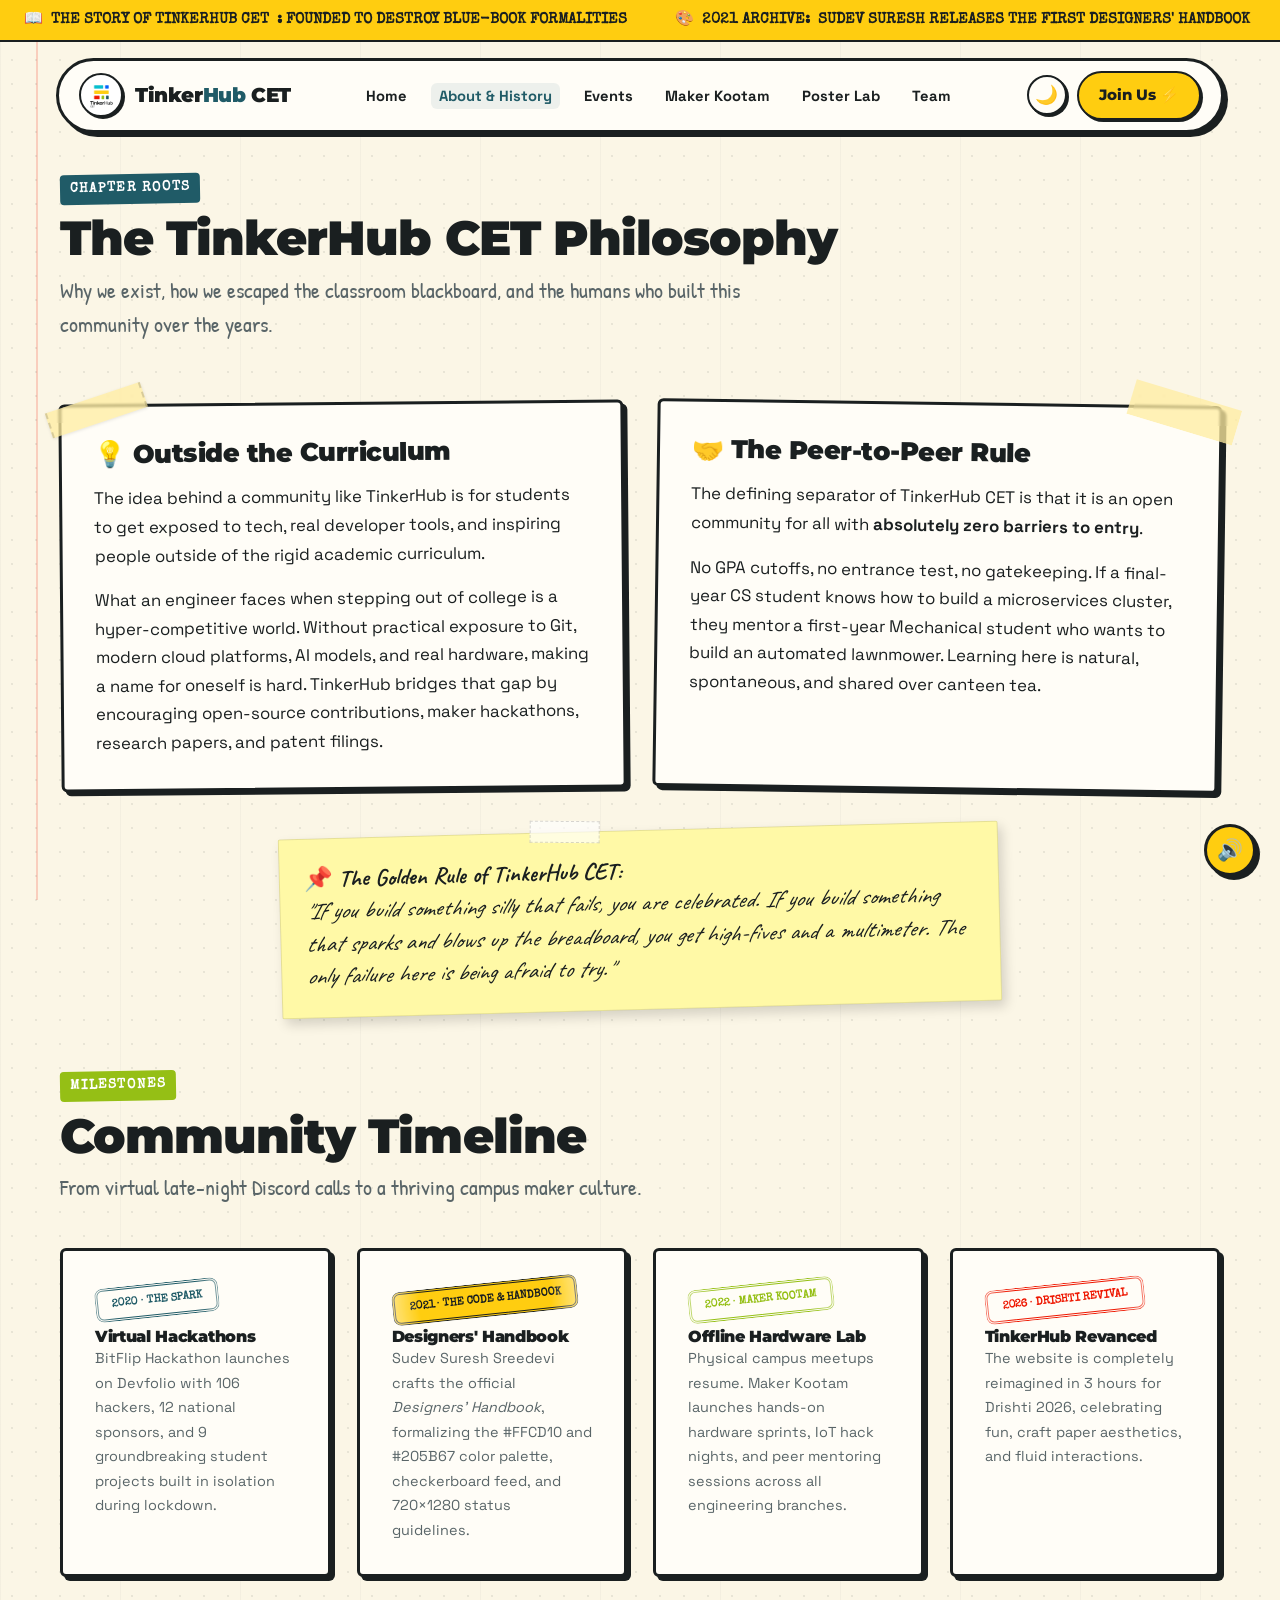
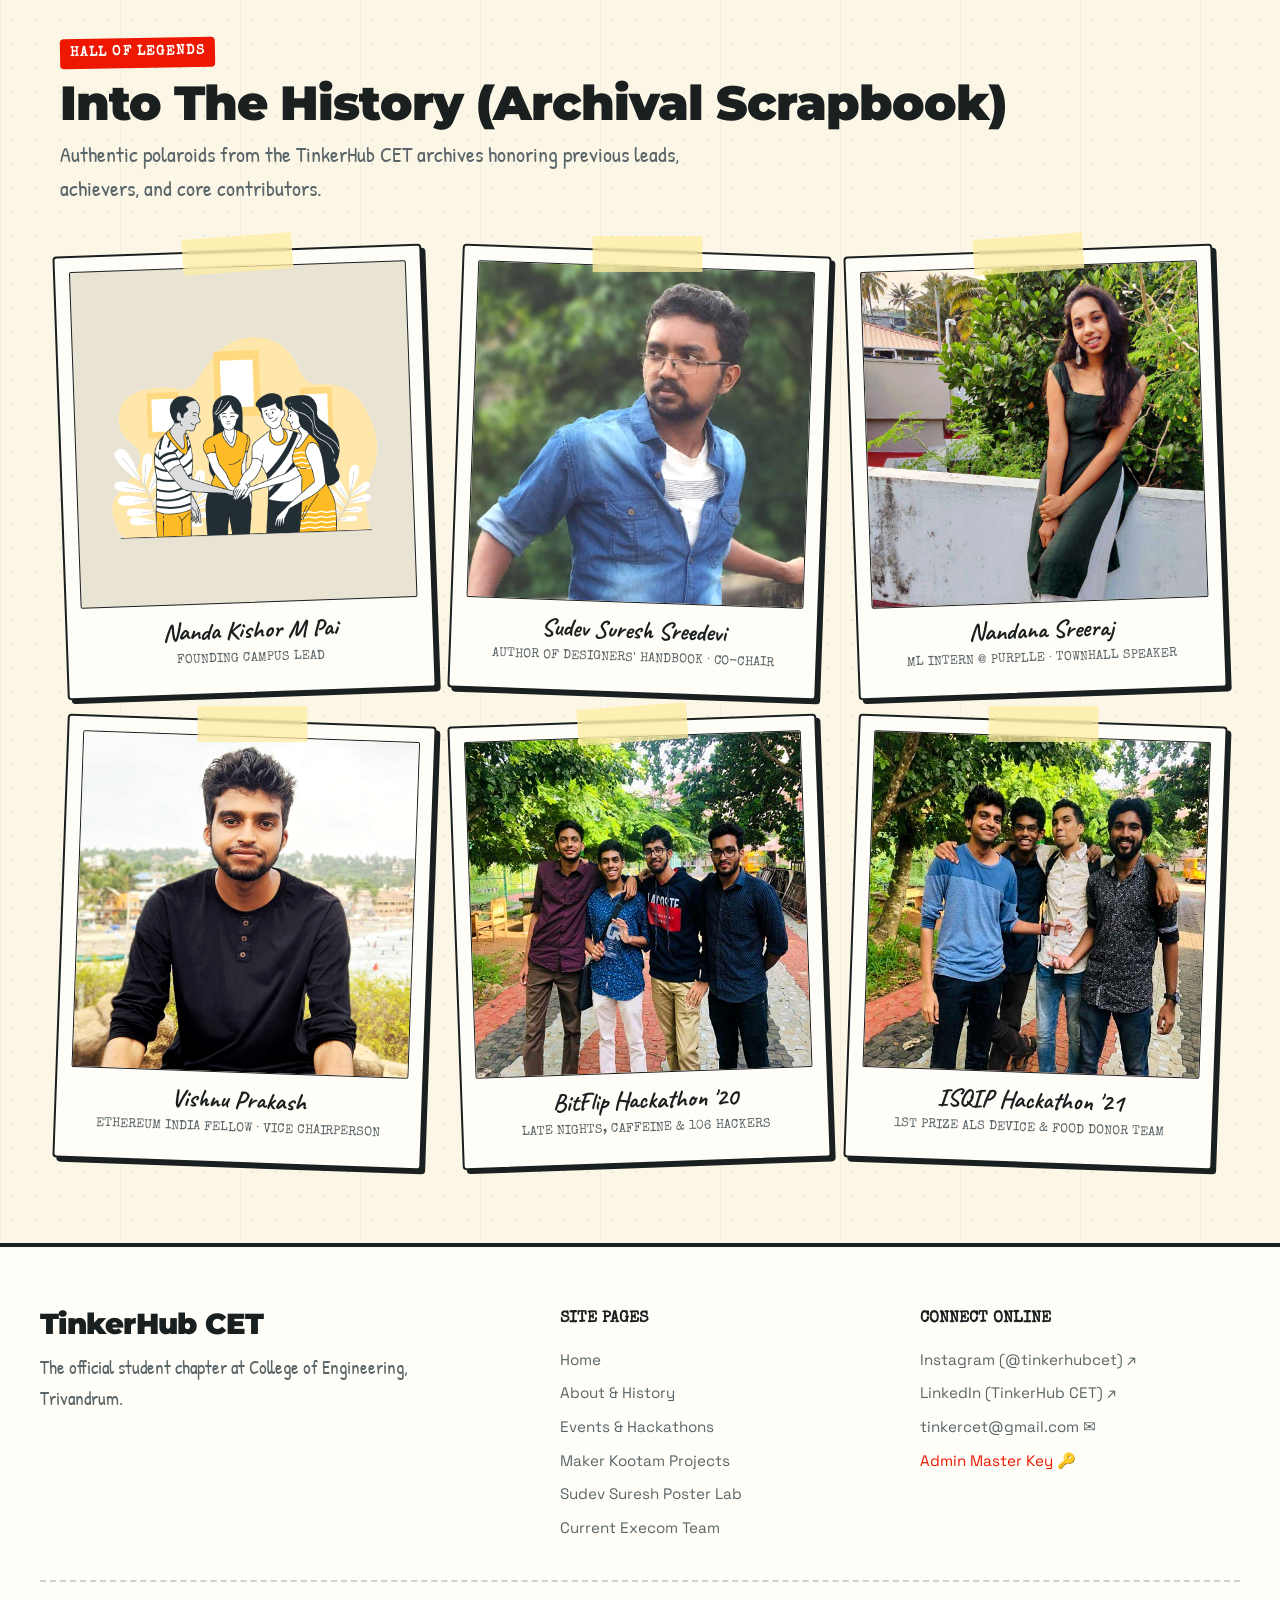
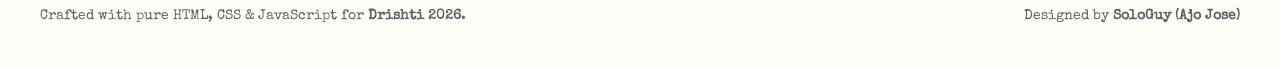
==== commit 2fb9862f: "Incorporate tinkerhub.org inspiration: Instrument Serif, Four Pillars, Dream & Reality interactive s" ====
--- a/about.html
+++ b/about.html
@@ -8,7 +8,7 @@
   
   <link rel="preconnect" href="https://fonts.googleapis.com">
   <link rel="preconnect" href="https://fonts.gstatic.com" crossorigin>
-  <link href="https://fonts.googleapis.com/css2?family=Caveat:wght@600;700&family=Montserrat:wght@400;700;800;900&family=Patrick+Hand&family=Space+Grotesk:wght@500;700&family=Special+Elite&display=swap" rel="stylesheet">
+  <link href="https://fonts.googleapis.com/css2?family=Instrument+Serif:ital@0;1&family=Caveat:wght@600;700&family=Montserrat:wght@400;700;800;900&family=Patrick+Hand&family=Space+Grotesk:wght@500;700&family=Special+Elite&display=swap" rel="stylesheet">
   
   <link rel="icon" href="assets/images/tinkLogo.png" type="image/png">
   <link rel="stylesheet" href="styles.css">
--- a/styles.css
+++ b/styles.css
@@ -27,11 +27,20 @@
   --shadow-hard-lg: 7px 7px 0px #1A1F20;
   --shadow-hard-sm: 2px 2px 0px #1A1F20;
 
+  /* Pastel and Vibrant accents from tinkerhub.org */
+  --th-indigo: #5F5CE5;
+  --th-mint: #97F8B7;
+  --th-lime: #C3FF16;
+  --th-lilac: #C7AEE8;
+  --th-pink: #F79CFF;
+  --th-butter: #FFD26D;
+
   /* Typography */
   --font-typewriter: 'Special Elite', monospace;
   --font-handwriting: 'Caveat', cursive;
   --font-friendly: 'Patrick Hand', cursive;
   --font-display: 'Montserrat', sans-serif;
+  --font-serif: 'Instrument Serif', Georgia, serif;
   --font-body: 'Space Grotesk', system-ui, sans-serif;
 
   --transition-fluid: all 0.25s cubic-bezier(0.34, 1.56, 0.64, 1);
@@ -1756,6 +1765,210 @@
 }
 
 /* ==========================================================================
+   TINKERHUB.ORG INSPIRATION SUITE
+   - "Join the celebration of learning"
+   - "The space between dream & reality" interactive slider
+   - The Four Pillars grid
+   - Maker of the Month Spotlight card
+   - Starburst sticker badges
+   ========================================================================== */
+
+.font-serif-italic {
+  font-family: var(--font-serif);
+  font-style: italic;
+  font-weight: 400;
+  font-size: 1.18em;
+  letter-spacing: -0.01em;
+}
+
+/* Starburst sticker */
+.sticker-starburst {
+  width: 90px;
+  height: 90px;
+  background: var(--th-lime);
+  color: var(--tinker-black);
+  border: 2.5px solid var(--tinker-black);
+  clip-path: polygon(50% 0%, 65% 28%, 98% 35%, 75% 58%, 79% 91%, 50% 75%, 21% 91%, 25% 58%, 2% 35%, 35% 28%);
+  display: flex;
+  align-items: center;
+  justify-content: center;
+  text-align: center;
+  font-family: var(--font-display);
+  font-size: 0.72rem;
+  font-weight: 900;
+  line-height: 1;
+  transform: rotate(14deg);
+}
+
+/* Four Pillars Grid */
+.pillars-grid {
+  display: grid;
+  grid-template-columns: repeat(auto-fit, minmax(260px, 1fr));
+  gap: 24px;
+  margin-top: 30px;
+}
+
+.pillar-card {
+  background: var(--bg-card);
+  border: 3px solid var(--paper-border);
+  border-radius: var(--radius-sketch);
+  padding: 26px;
+  box-shadow: var(--shadow-hard);
+  position: relative;
+  transition: var(--transition-fluid);
+  display: flex;
+  flex-direction: column;
+}
+
+.pillar-card:hover {
+  transform: translateY(-5px);
+  box-shadow: var(--shadow-hard-lg);
+}
+
+.pillar-num {
+  font-family: var(--font-display);
+  font-size: 2.5rem;
+  font-weight: 900;
+  line-height: 1;
+  margin-bottom: 12px;
+  opacity: 0.45;
+}
+
+.pillar-card:nth-child(1) .pillar-num { color: var(--th-indigo); }
+.pillar-card:nth-child(2) .pillar-num { color: var(--tinker-teal); }
+.pillar-card:nth-child(3) .pillar-num { color: var(--th-pink); }
+.pillar-card:nth-child(4) .pillar-num { color: var(--tinker-green); }
+
+.pillar-title {
+  font-size: 1.3rem;
+  margin-bottom: 10px;
+}
+
+.pillar-desc {
+  font-size: 0.95rem;
+  color: var(--ink-muted);
+  line-height: 1.55;
+}
+
+/* DREAM & REALITY INTERACTIVE COMPARISON WIDGET */
+.dream-reality-box {
+  background: var(--bg-card);
+  border: 4px solid var(--paper-border);
+  border-radius: 12px;
+  padding: 34px 28px;
+  box-shadow: var(--shadow-hard-lg);
+  margin: 40px auto;
+  max-width: 820px;
+  text-align: center;
+  position: relative;
+}
+
+.dream-slider-wrap {
+  margin: 28px auto 20px;
+  max-width: 500px;
+}
+
+.dream-slider {
+  -webkit-appearance: none;
+  width: 100%;
+  height: 14px;
+  border-radius: 999px;
+  background: linear-gradient(90deg, #5F5CE5, #FFCD10, #05BFCE, #95BF15);
+  border: 2px solid var(--paper-border);
+  outline: none;
+  cursor: pointer;
+}
+
+.dream-slider::-webkit-slider-thumb {
+  -webkit-appearance: none;
+  width: 32px;
+  height: 32px;
+  border-radius: 50%;
+  background: #FFF;
+  border: 3px solid var(--tinker-black);
+  box-shadow: 2px 2px 0px #000;
+  cursor: grab;
+  transition: transform 0.1s ease;
+}
+
+.dream-slider::-webkit-slider-thumb:active {
+  cursor: grabbing;
+  transform: scale(1.2);
+}
+
+.dream-display-card {
+  background: #FFFDF4;
+  color: #1A1F20;
+  border: 3px solid #1A1F20;
+  border-radius: 8px;
+  padding: 24px;
+  box-shadow: 4px 4px 0px #1A1F20;
+  margin-top: 20px;
+  min-height: 140px;
+  display: flex;
+  flex-direction: column;
+  align-items: center;
+  justify-content: center;
+  transition: var(--transition-fluid);
+}
+
+.dream-level-badge {
+  font-family: var(--font-typewriter);
+  font-size: 0.85rem;
+  font-weight: 800;
+  padding: 4px 12px;
+  border-radius: 999px;
+  border: 2px solid #1A1F20;
+  background: var(--th-butter);
+  margin-bottom: 10px;
+  display: inline-block;
+}
+
+.dream-statement-text {
+  font-family: var(--font-friendly);
+  font-size: 1.45rem;
+  line-height: 1.35;
+  color: #1A1F20;
+}
+
+/* MAKER OF THE MONTH SPOTLIGHT */
+.maker-spotlight-card {
+  background: var(--bg-card);
+  border: 3px solid var(--paper-border);
+  border-radius: 12px;
+  box-shadow: var(--shadow-hard-lg);
+  padding: 30px;
+  display: grid;
+  grid-template-columns: 180px 1fr;
+  gap: 30px;
+  align-items: center;
+  position: relative;
+  margin-top: 30px;
+}
+
+@media (max-width: 650px) {
+  .maker-spotlight-card {
+    grid-template-columns: 1fr;
+    text-align: center;
+  }
+}
+
+.maker-spotlight-img {
+  width: 100%;
+  aspect-ratio: 1 / 1;
+  border-radius: 8px;
+  border: 2.5px solid var(--paper-border);
+  overflow: hidden;
+  box-shadow: var(--shadow-hard-sm);
+}
+
+.maker-spotlight-img img {
+  width: 100%;
+  height: 100%;
+  object-fit: cover;
+}
+
+/* ==========================================================================
    PRINT STYLES (CRITICAL: PRINTS ONLY THE CERTIFICATE OR POSTER!)
    ========================================================================== */
 @media print {
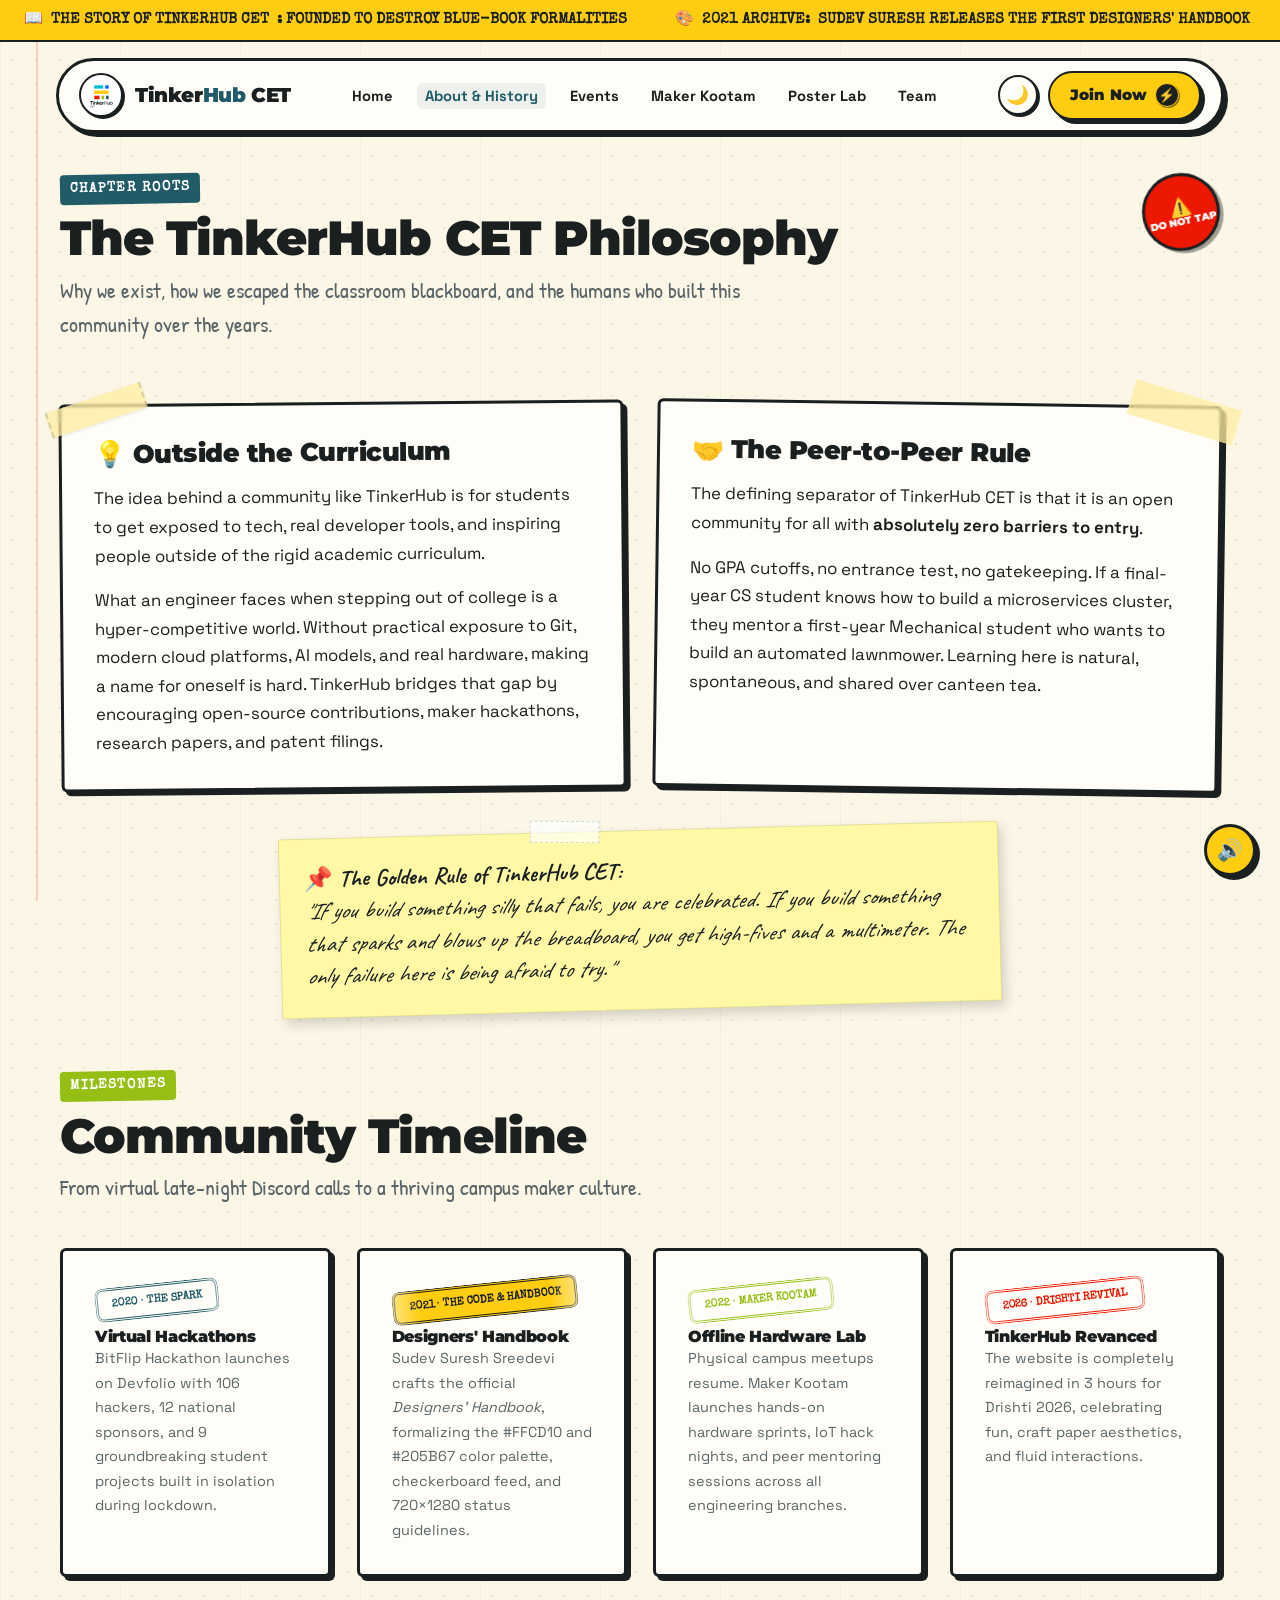
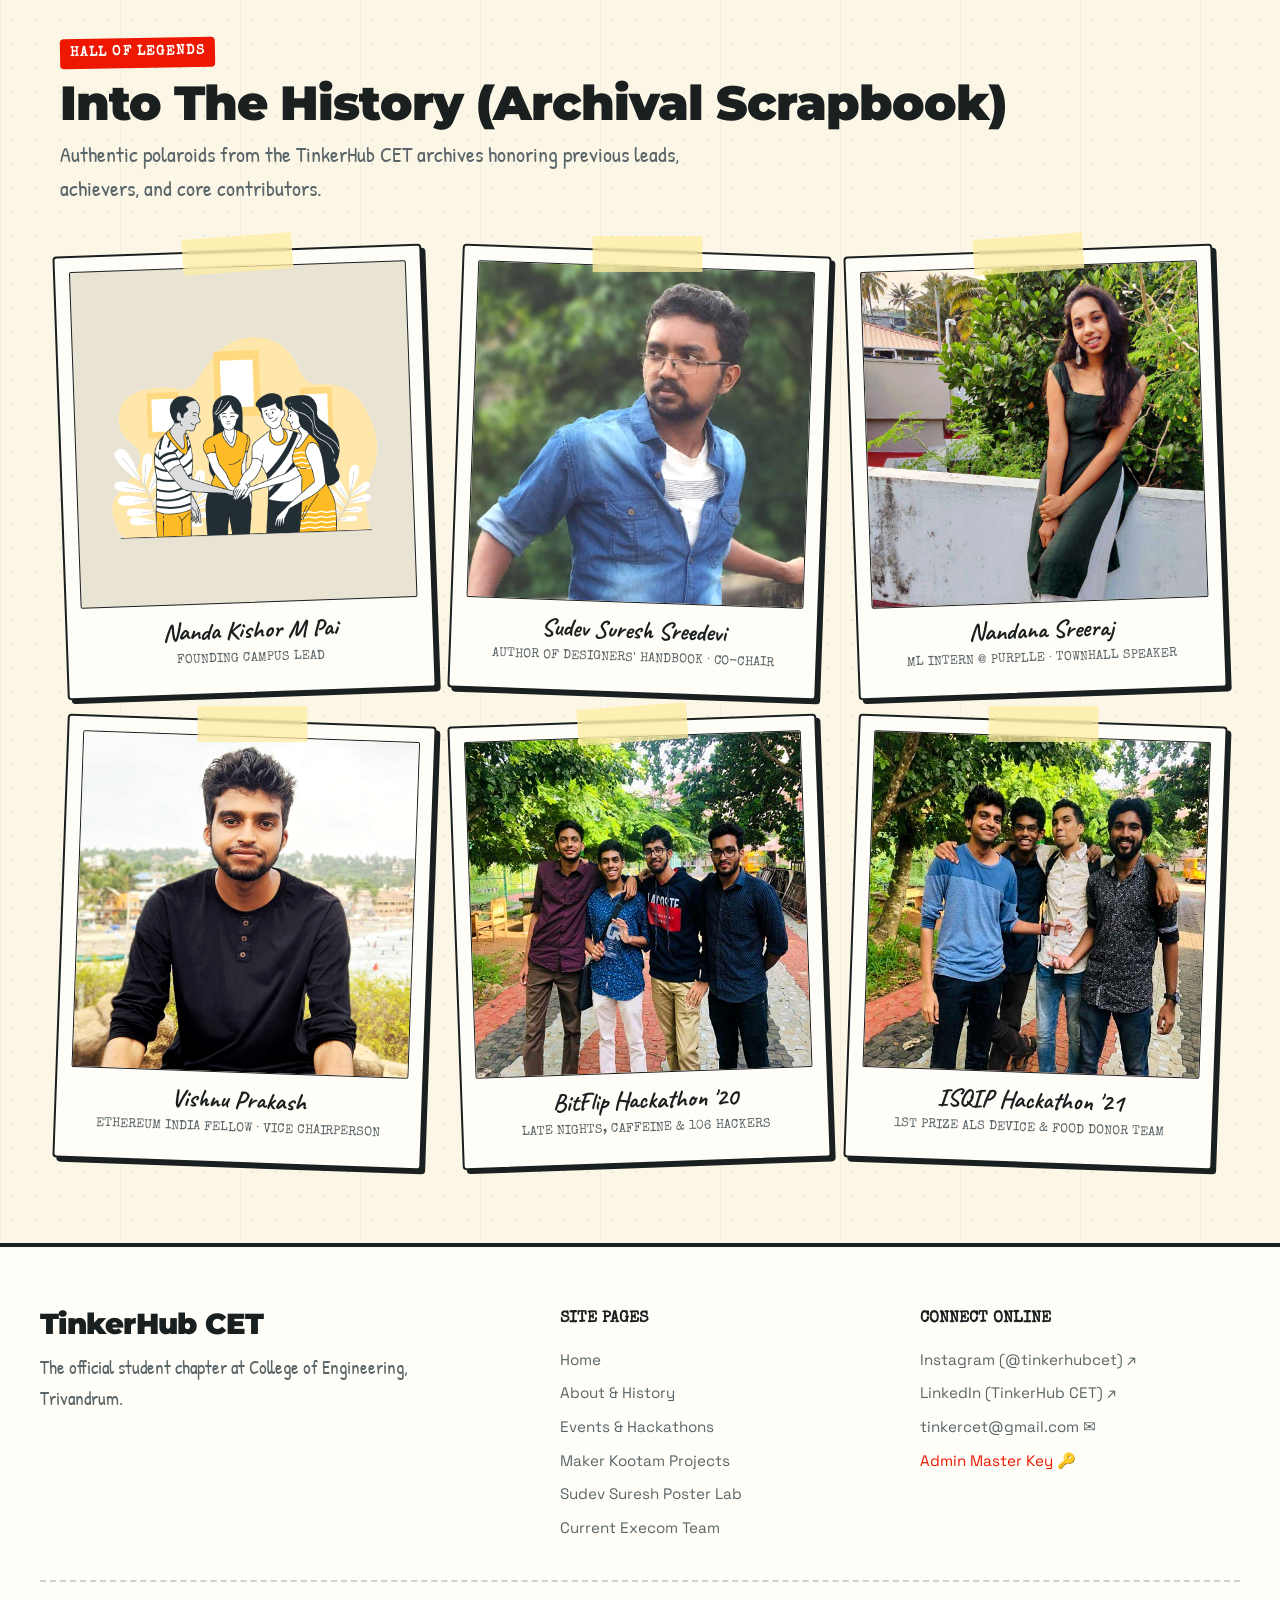
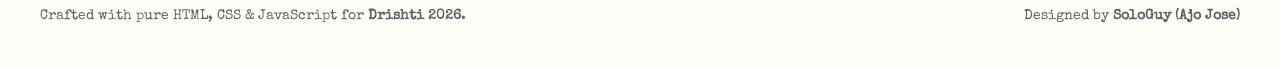
==== commit 11ce3f28: "Enhance antigravity chaos styling with 'LOOK, GRAVITY FUCKED UP' floating typography, bold Join Now " ====
--- a/about.html
+++ b/about.html
@@ -18,6 +18,28 @@
   <div id="scroll-progress-bar" aria-hidden="true"></div>
   <div class="notebook-margin-line" aria-hidden="true"></div>
 
+  <!-- Emergency Anti-Gravity Reset Banner -->
+  <div id="antigravity-reset-banner" class="antigravity-banner" style="display:none; position:fixed; top:12px; left:50%; transform:translateX(-50%); z-index:99999; background:var(--tinker-red); color:white; padding:12px 24px; border-radius:50px; border:3px solid #1A1F20; box-shadow:5px 5px 0px #1A1F20, 0 10px 30px rgba(0,0,0,0.3); align-items:center; gap:16px;">
+    <span class="gravity-fucked-text">
+      <span>🚨</span>
+      <span class="g-word">
+        <span class="g-char" style="--rot:-10deg; --y:-2px;">L</span><span class="g-char" style="--rot:14deg; --y:3px;">O</span><span class="g-char" style="--rot:-18deg; --y:-4px;">O</span><span class="g-char" style="--rot:8deg; --y:2px;">K</span><span class="g-char" style="--rot:22deg; --y:4px;">,</span>
+      </span>
+      <span class="g-word">
+        <span class="g-char" style="--rot:16deg; --y:-3px;">G</span><span class="g-char" style="--rot:-14deg; --y:2px;">R</span><span class="g-char" style="--rot:10deg; --y:-4px;">A</span><span class="g-char" style="--rot:-20deg; --y:3px;">V</span><span class="g-char" style="--rot:18deg; --y:-2px;">I</span><span class="g-char" style="--rot:-8deg; --y:4px;">T</span><span class="g-char" style="--rot:12deg; --y:-3px;">Y</span>
+      </span>
+      <span class="g-word">
+        <span class="g-char" style="--rot:-15deg; --y:3px;">F</span><span class="g-char" style="--rot:20deg; --y:-4px;">U</span><span class="g-char" style="--rot:-12deg; --y:2px;">C</span><span class="g-char" style="--rot:16deg; --y:-3px;">K</span><span class="g-char" style="--rot:-18deg; --y:4px;">E</span><span class="g-char" style="--rot:10deg; --y:-2px;">D</span>
+      </span>
+      <span class="g-word">
+        <span class="g-char" style="--rot:-22deg; --y:-4px;">U</span><span class="g-char" style="--rot:25deg; --y:3px;">P</span><span class="g-char g-upside-down" style="--rot:180deg; --y:0px;">!</span>
+      </span>
+    </span>
+    <button id="btn-reset-gravity" class="btn-fun btn-yellow" style="padding:6px 14px; font-size:0.85rem; box-shadow:3px 3px 0px #1A1F20;">
+      Fix Gravity Now 🧲
+    </button>
+  </div>
+
   <!-- Announcement Ticker -->
   <div class="announcement-ticker">
     <div class="ticker-track">
@@ -51,15 +73,19 @@
       </ul>
       <div class="nav-actions">
         <button id="theme-toggle-btn" class="btn-icon-round">🌙</button>
-        <a href="https://tinyurl.com/tinkerhubcet" target="_blank" rel="noopener noreferrer" class="btn-fun btn-yellow">
-          Join Us ⚡
+        <a href="https://tinyurl.com/tinkerhubcet" target="_blank" rel="noopener noreferrer" class="btn-fun btn-yellow btn-join-now">
+          Join Now <span class="emoji-dark-pill">⚡</span>
         </a>
       </div>
     </nav>
   </div>
 
   <!-- Page Header -->
-  <header class="content-section" style="margin-top: 40px; margin-bottom: 20px;">
+  <header class="content-section" style="margin-top: 40px; margin-bottom: 20px; position: relative;">
+    <div class="sticker sticker-round trigger-antigravity" style="top: 0px; right: 20px; background: var(--tinker-red); color: white; transform: rotate(-12deg); cursor: pointer;" title="Warning: Do not tap!">
+      <span style="font-size:1.1rem;">⚠️</span>
+      <span style="font-size:0.62rem;">DO NOT TAP</span>
+    </div>
     <span class="section-tag">Chapter Roots</span>
     <h1 class="section-title">The TinkerHub CET Philosophy</h1>
     <p class="section-subtitle">
--- a/styles.css
+++ b/styles.css
@@ -440,6 +440,53 @@
 .btn-yellow {
   background: var(--tinker-yellow);
   color: var(--tinker-black);
+  border: 2.5px solid var(--paper-border);
+  box-shadow: 4px 4px 0px var(--paper-border);
+}
+
+.btn-join-now {
+  box-shadow: 4px 4px 0px #1A1F20 !important;
+  border: 2.5px solid #1A1F20 !important;
+  font-weight: 900 !important;
+  display: inline-flex !important;
+  align-items: center !important;
+  gap: 8px !important;
+  position: relative !important;
+  z-index: 5 !important;
+  text-decoration: none !important;
+}
+
+.btn-join-now:hover {
+  transform: translate(-2px, -2px) !important;
+  box-shadow: 6px 6px 0px #1A1F20 !important;
+}
+
+body.dark-mode .btn-join-now {
+  box-shadow: 4px 4px 0px #FFCD10 !important;
+  border: 2.5px solid #FFCD10 !important;
+}
+
+/* High contrast dark pill for the yellow lightning bolt emoji on yellow background */
+.emoji-dark-pill {
+  display: inline-flex;
+  align-items: center;
+  justify-content: center;
+  width: 24px;
+  height: 24px;
+  background: #1A1F20;
+  color: #FFCD10;
+  border-radius: 50%;
+  font-size: 0.85rem;
+  border: 1.5px solid #FFCD10;
+  box-shadow: 1px 1px 0px rgba(0, 0, 0, 0.5);
+  line-height: 1;
+  flex-shrink: 0;
+}
+
+body.dark-mode .emoji-dark-pill {
+  background: #141819;
+  color: #FFCD10;
+  border: 1.5px solid #FFCD10;
 }
 
 .btn-teal {
@@ -1552,9 +1599,104 @@
   white-space: pre-wrap;
 }
 
-/* PRANK 3: ANTI-GRAVITY / SCREEN SHAKE */
+/* PRANK 3: ANTI-GRAVITY / GRAVITY FUCKED UP CHAOS MODE */
+.antigravity-banner {
+  animation: bannerFloat 1.2s infinite ease-in-out alternate;
+}
+
+@keyframes bannerFloat {
+  0% { transform: translateX(-50%) rotate(-2deg); }
+  50% { transform: translateX(-50%) rotate(2deg) translateY(-4px); }
+  100% { transform: translateX(-50%) rotate(-1deg) translateY(3px); }
+}
+
+.gravity-fucked-text {
+  display: inline-flex;
+  align-items: center;
+  gap: 8px;
+  font-family: var(--font-display);
+  font-size: 1.05rem;
+  font-weight: 900;
+  letter-spacing: 0.04em;
+  text-shadow: 2px 2px 0px rgba(0, 0, 0, 0.5);
+}
+
+.g-word {
+  display: inline-flex;
+  white-space: nowrap;
+}
+
+.g-char {
+  display: inline-block;
+  transform: rotate(var(--rot, 0deg)) translateY(var(--y, 0px));
+  animation: zeroGravFloat 2s infinite ease-in-out alternate;
+}
+
+.g-char:nth-child(even) {
+  animation-duration: 2.4s;
+  animation-direction: alternate-reverse;
+}
+
+.g-char:nth-child(3n) {
+  animation-duration: 1.8s;
+}
+
+.g-upside-down {
+  transform: rotate(180deg) !important;
+  color: var(--tinker-yellow);
+  animation: zeroGravSpin 3s infinite linear !important;
+}
+
+@keyframes zeroGravFloat {
+  0% {
+    transform: rotate(var(--rot, 0deg)) translateY(var(--y, 0px));
+  }
+  50% {
+    transform: rotate(calc(var(--rot, 0deg) * -1.2)) translateY(calc(var(--y, 0px) - 5px));
+  }
+  100% {
+    transform: rotate(calc(var(--rot, 0deg) * 1.4)) translateY(calc(var(--y, 0px) + 4px));
+  }
+}
+
+@keyframes zeroGravSpin {
+  0% { transform: rotate(180deg); }
+  50% { transform: rotate(220deg) scale(1.15); }
+  100% { transform: rotate(140deg) scale(0.9); }
+}
+
 body.chaos-mode {
-  animation: earthquake 0.6s infinite alternate;
+  animation: earthquake 0.5s infinite alternate;
+}
+
+body.chaos-mode .sticker,
+body.chaos-mode .stamp,
+body.chaos-mode .craft-card,
+body.chaos-mode .team-card,
+body.chaos-mode .event-card,
+body.chaos-mode .project-card,
+body.chaos-mode .pillar-card,
+body.chaos-mode .hero-badge-row,
+body.chaos-mode .hero-left,
+body.chaos-mode .hero-visual {
+  animation: zeroGravFloatObjects 2.8s infinite ease-in-out alternate !important;
+}
+
+body.chaos-mode .btn-fun {
+  animation: zeroGravWobbleBtn 1.6s infinite ease-in-out alternate !important;
+}
+
+@keyframes zeroGravFloatObjects {
+  0% { transform: translateY(0) rotate(0deg); }
+  33% { transform: translateY(-24px) rotate(-5deg); }
+  66% { transform: translateY(-40px) rotate(6deg) scale(1.02); }
+  100% { transform: translateY(-15px) rotate(-3deg); }
+}
+
+@keyframes zeroGravWobbleBtn {
+  0% { transform: rotate(-5deg) scale(1); }
+  50% { transform: rotate(6deg) scale(1.06); }
+  100% { transform: rotate(-6deg) scale(0.95); }
 }
 
 @keyframes earthquake {
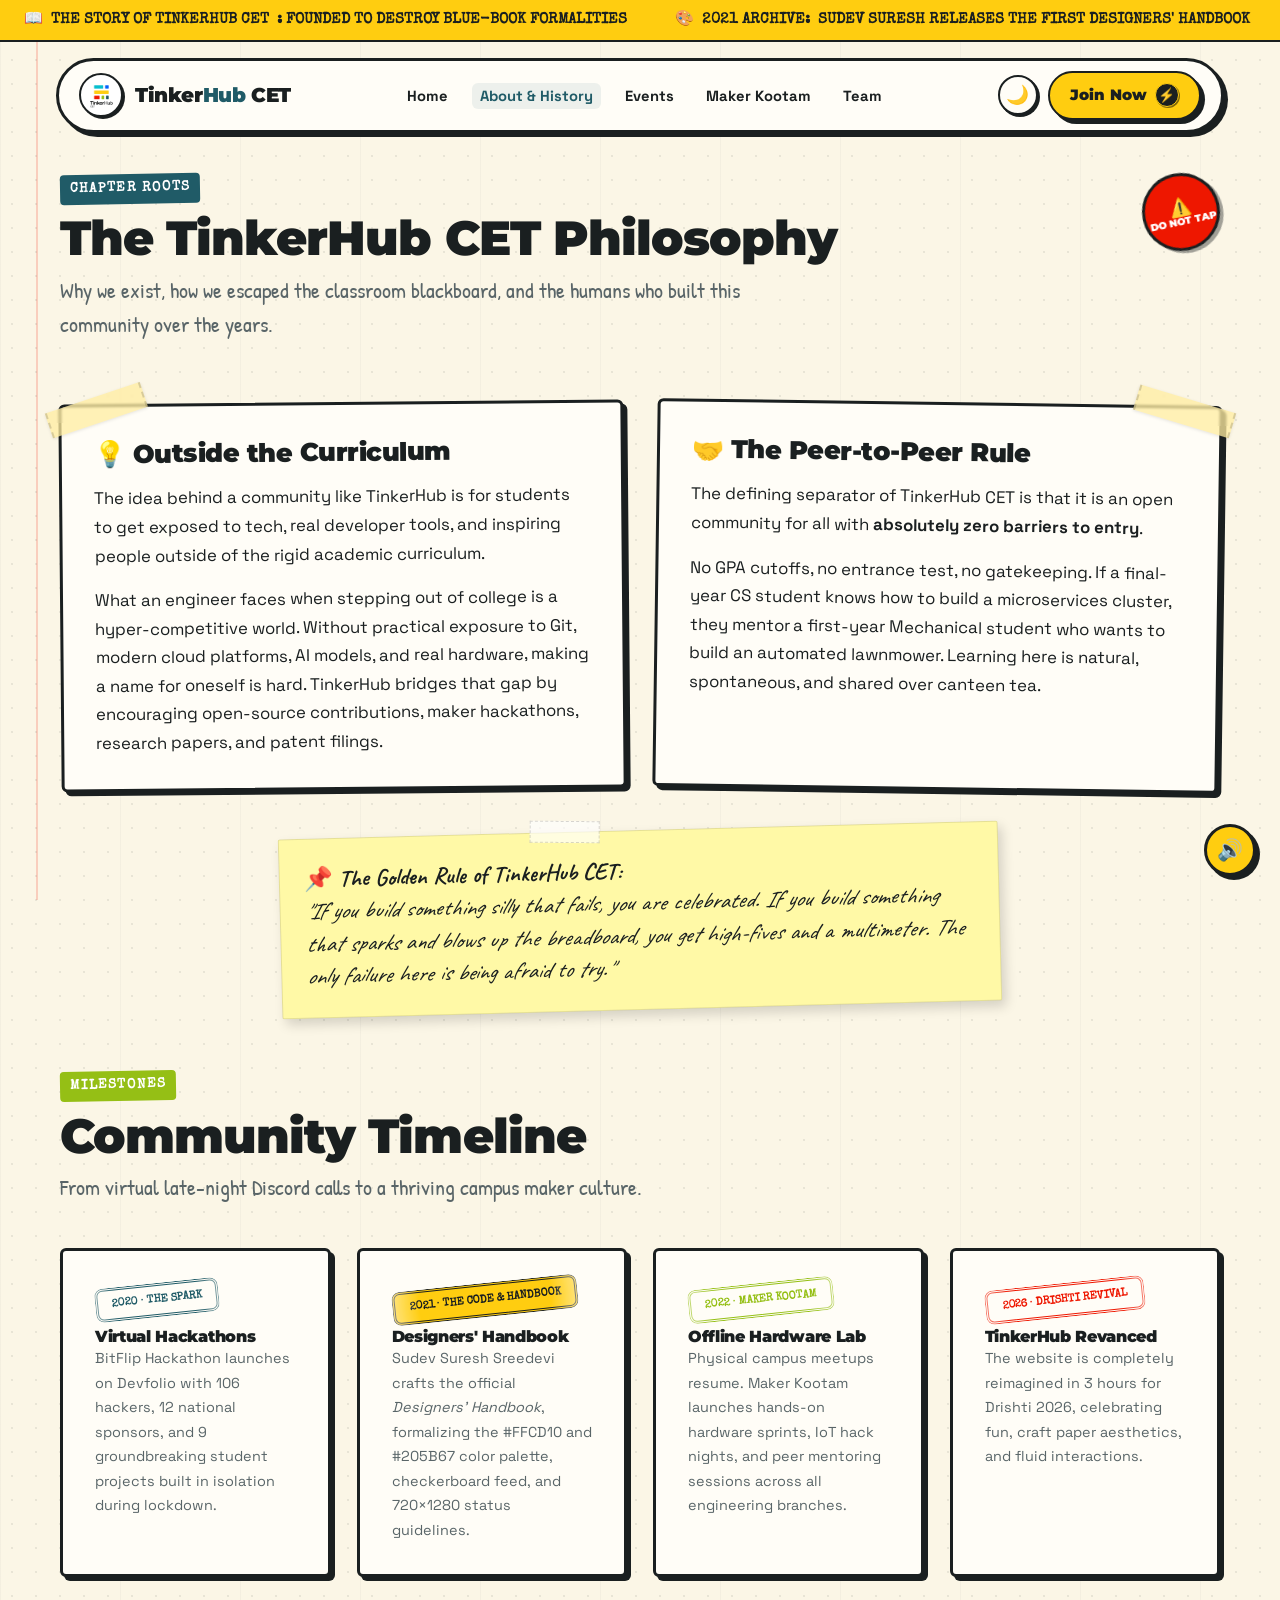
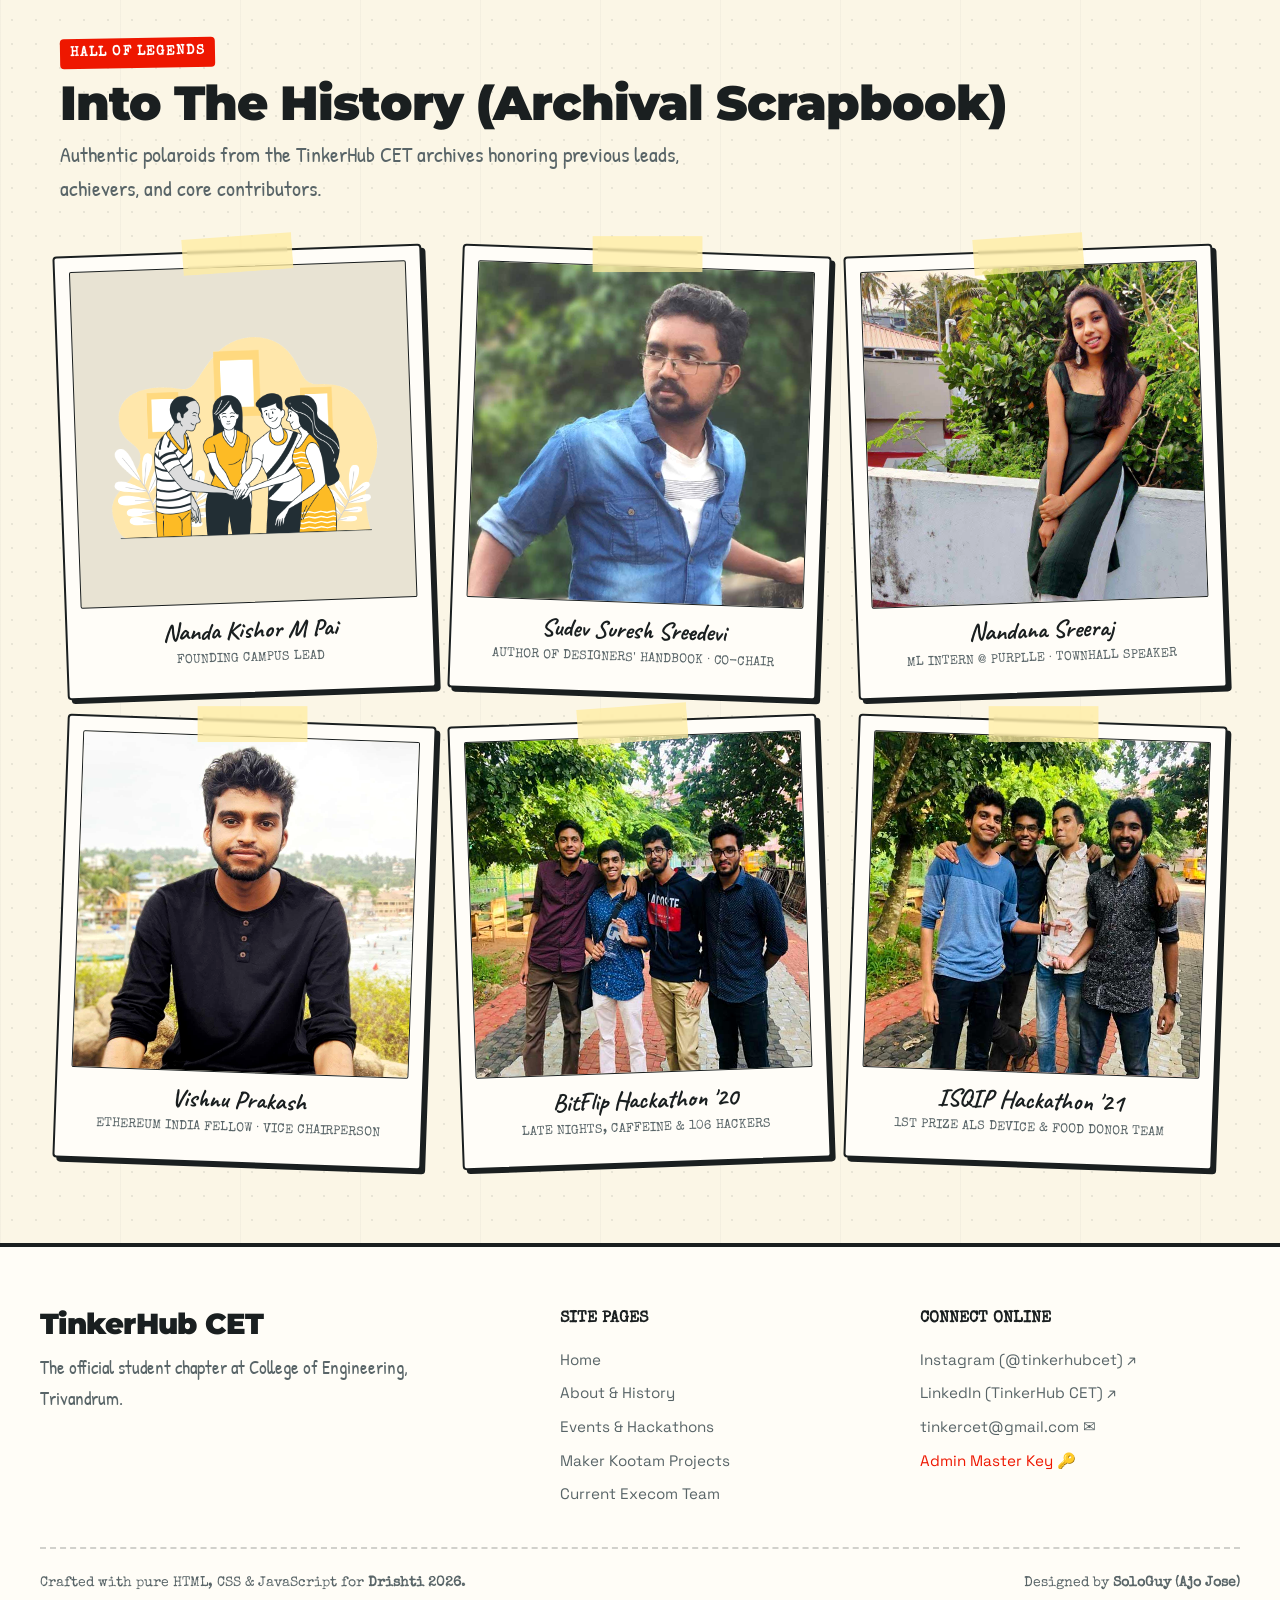
==== commit c2156f5f: "Fix sticker centering and active animation, remove tap me badges, update README" ====
--- a/about.html
+++ b/about.html
@@ -68,7 +68,6 @@
         <li><a href="about.html" class="nav-link active">About & History</a></li>
         <li><a href="events.html" class="nav-link">Events</a></li>
         <li><a href="projects.html" class="nav-link">Maker Kootam</a></li>
-        <li><a href="poster-lab.html" class="nav-link">Poster Lab</a></li>
         <li><a href="team.html" class="nav-link">Team</a></li>
       </ul>
       <div class="nav-actions">
@@ -299,7 +298,6 @@
             <li><a href="about.html">About & History</a></li>
             <li><a href="events.html">Events & Hackathons</a></li>
             <li><a href="projects.html">Maker Kootam Projects</a></li>
-            <li><a href="poster-lab.html">Sudev Suresh Poster Lab</a></li>
             <li><a href="team.html">Current Execom Team</a></li>
           </ul>
         </div>
@@ -309,7 +307,7 @@
             <li><a href="https://instagram.com/tinkerhubcet" target="_blank" rel="noopener noreferrer">Instagram (@tinkerhubcet) ↗</a></li>
             <li><a href="https://www.linkedin.com/company/74303785/" target="_blank" rel="noopener noreferrer">LinkedIn (TinkerHub CET) ↗</a></li>
             <li><a href="mailto:tinkercet@gmail.com">tinkercet@gmail.com ✉️</a></li>
-            <li><a href="#" class="trigger-matrix-hack" style="color: var(--tinker-red);">Admin Master Key 🔑</a></li>
+            <li><a href="#" class="trigger-rickroll" style="color: var(--tinker-red);">Admin Master Key 🔑</a></li>
           </ul>
         </div>
       </div>
--- a/styles.css
+++ b/styles.css
@@ -783,12 +783,13 @@
   filter: drop-shadow(3px 3px 0px rgba(26, 31, 32, 0.4));
   transition: transform 0.15s ease;
   touch-action: none;
+  box-sizing: border-box;
 }
 
 .sticker:active {
   cursor: grabbing;
   transform: scale(1.12) rotate(4deg) !important;
-  z-index: 50;
+  z-index: 99999;
 }
 
 .sticker-round {
@@ -805,6 +806,7 @@
   text-align: center;
   border: 3px solid #1A1F20;
   line-height: 1.1;
+  box-sizing: border-box;
 }
 
 .sticker-oval {
@@ -815,6 +817,9 @@
   font-weight: 700;
   border: 2.5px solid #1A1F20;
   white-space: nowrap;
+  width: max-content;
+  max-width: max-content;
+  box-sizing: border-box;
 }
 
 /* SECTION STRUCTURE */
@@ -1263,97 +1268,35 @@
   margin: 12px 0 20px;
 }
 
-/* HANDBOOK STATUS MAKER */
-.status-maker-section {
-  background: var(--bg-card);
-  border: 4px solid var(--paper-border);
-  border-radius: 12px;
-  box-shadow: var(--shadow-hard-lg);
-  padding: 40px 30px;
-  margin: 40px auto;
-  position: relative;
-}
-
-.status-maker-grid {
-  display: grid;
-  grid-template-columns: 1fr 1fr;
-  gap: 36px;
-  align-items: center;
-}
-
-@media (max-width: 900px) {
-  .status-maker-grid {
-    grid-template-columns: 1fr;
-  }
-}
-
-.handbook-status-frame {
-  width: 280px;
-  height: 497px; /* 720:1280 aspect ratio */
-  margin: 0 auto;
-  border-radius: 14px;
-  border: 3px solid #1A1F20;
-  position: relative;
-  display: flex;
-  flex-direction: column;
-  align-items: center;
-  justify-content: center;
-  padding: 20px;
-  transition: var(--transition-fluid);
-  overflow: hidden;
-}
-
-.handbook-status-frame.light-spec {
-  background-color: #FFFFFF;
-  color: #1A1F20;
-  box-shadow: 0px 20px 40px rgba(0, 0, 0, 0.2);
-}
-
-.handbook-status-frame.dark-spec {
-  background-color: #1A1F20;
+/* INTERACTIVE AVATAR TAP BADGE */
+.tap-hint-badge {
+  position: absolute;
+  top: -12px;
+  right: -8px;
+  background: var(--tinker-red);
   color: #FFFFFF;
-  box-shadow: 0px 20px 40px rgba(0, 0, 0, 0.55);
-}
-
-.status-inner-poster {
-  width: 90%;
-  aspect-ratio: 1 / 1;
-  border: 2px solid currentColor;
-  border-radius: 8px;
-  display: flex;
-  flex-direction: column;
-  justify-content: space-between;
-  padding: 14px;
-  position: relative;
-  box-shadow: 0 4px 10px rgba(0,0,0,0.15);
-}
-
-.status-logo-header {
-  display: flex;
-  align-items: center;
-  justify-content: space-between;
-}
-
-.status-logo-img {
-  width: 38px;
-  height: 38px;
-  padding: 4px;
-  border-radius: 50%;
-  background: white;
-  border: 1px solid #1A1F20;
-}
-
-.status-poster-title {
   font-family: var(--font-display);
-  font-size: 1.15rem;
+  font-size: 0.65rem;
   font-weight: 900;
-  line-height: 1.2;
-}
-
-.status-poster-meta {
-  font-family: var(--font-typewriter);
-  font-size: 0.7rem;
-  opacity: 0.85;
+  padding: 3px 8px;
+  border-radius: 999px;
+  border: 1.5px solid #1A1F20;
+  box-shadow: 2px 2px 0px #1A1F20;
+  pointer-events: none;
+  animation: tapHintPulse 1.2s infinite ease-in-out alternate;
+  white-space: nowrap;
+  z-index: 10;
+  letter-spacing: 0.02em;
+}
+
+body.dark-mode .tap-hint-badge {
+  border-color: #FFCD10;
+  box-shadow: 2px 2px 0px #FFCD10;
+}
+
+@keyframes tapHintPulse {
+  0% { transform: scale(1) rotate(-5deg); }
+  100% { transform: scale(1.15) rotate(6deg); }
 }
 
 /* HISTORY & ARCHIVES */
@@ -1455,7 +1398,7 @@
   box-shadow: var(--shadow-hard-sm);
   font-size: 2.2rem;
   position: relative;
-  overflow: hidden;
+  overflow: visible;
   cursor: pointer;
   transition: var(--transition-fluid);
 }
